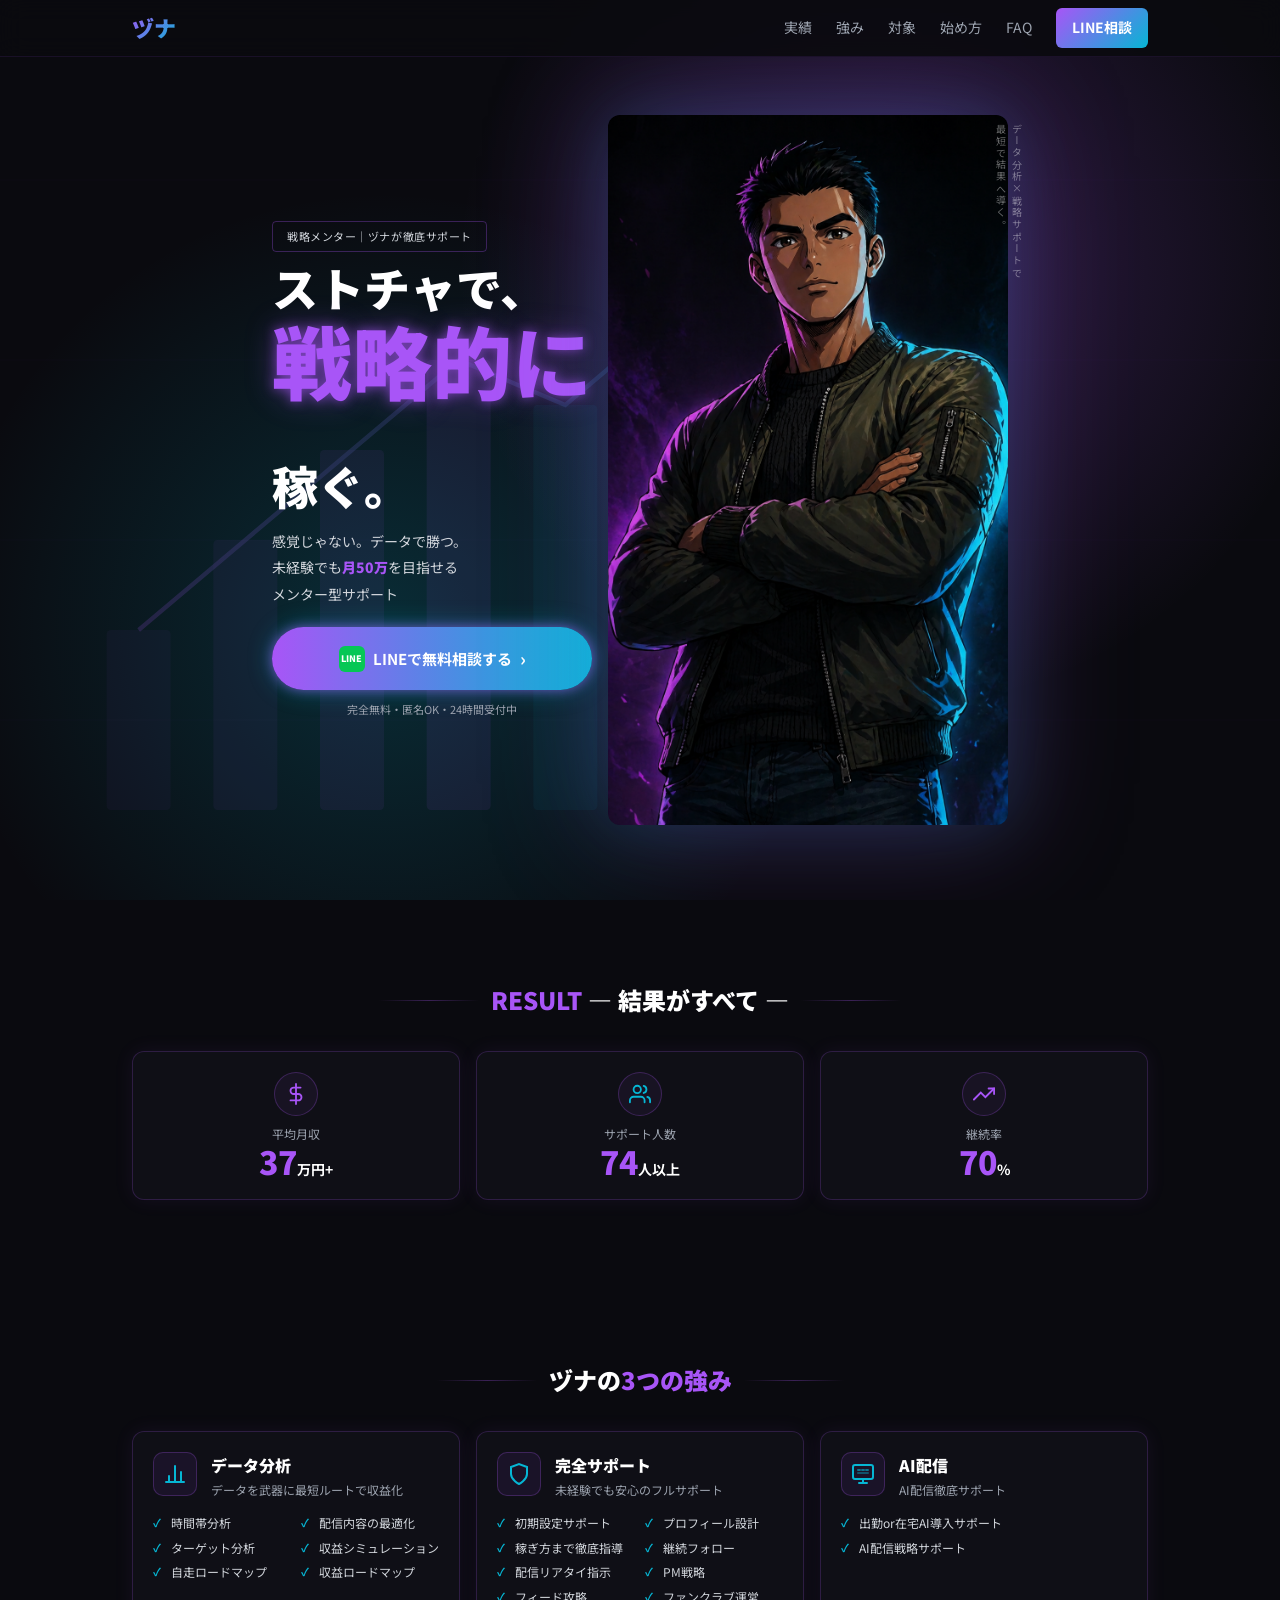
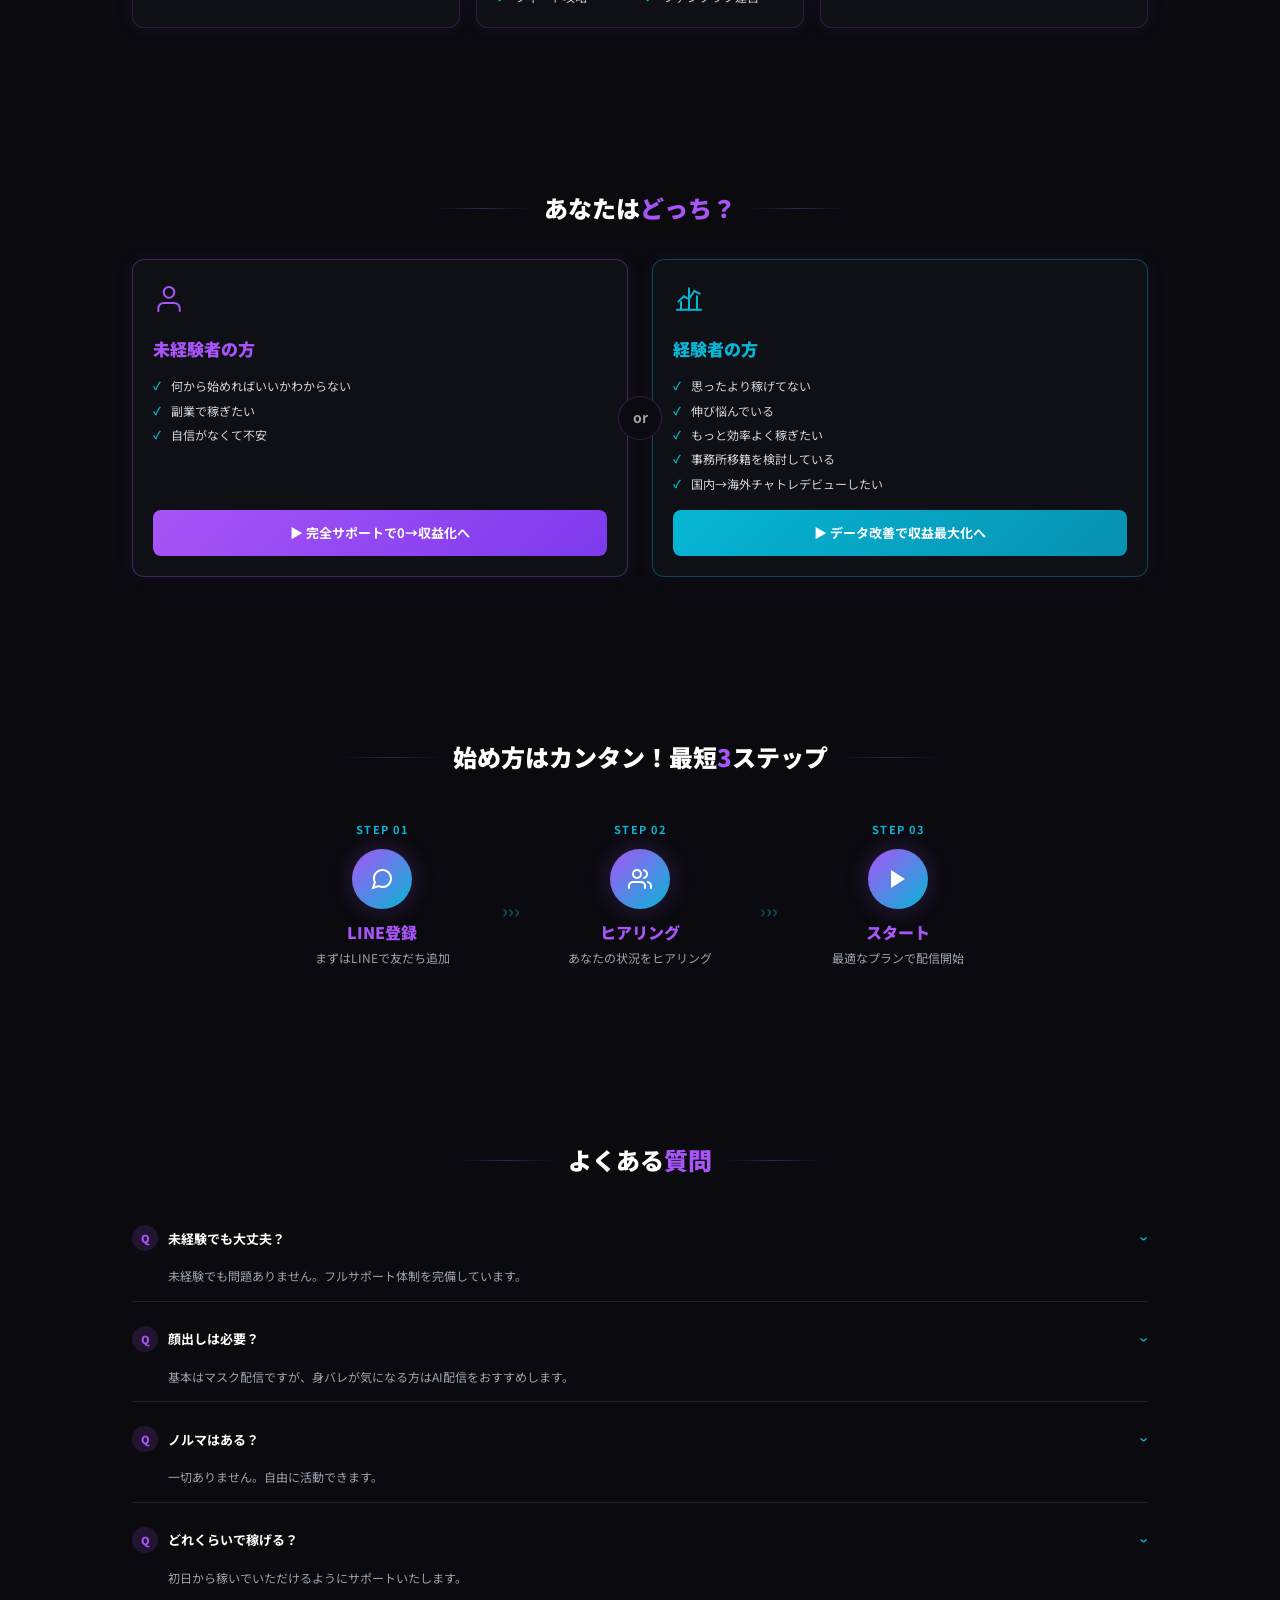
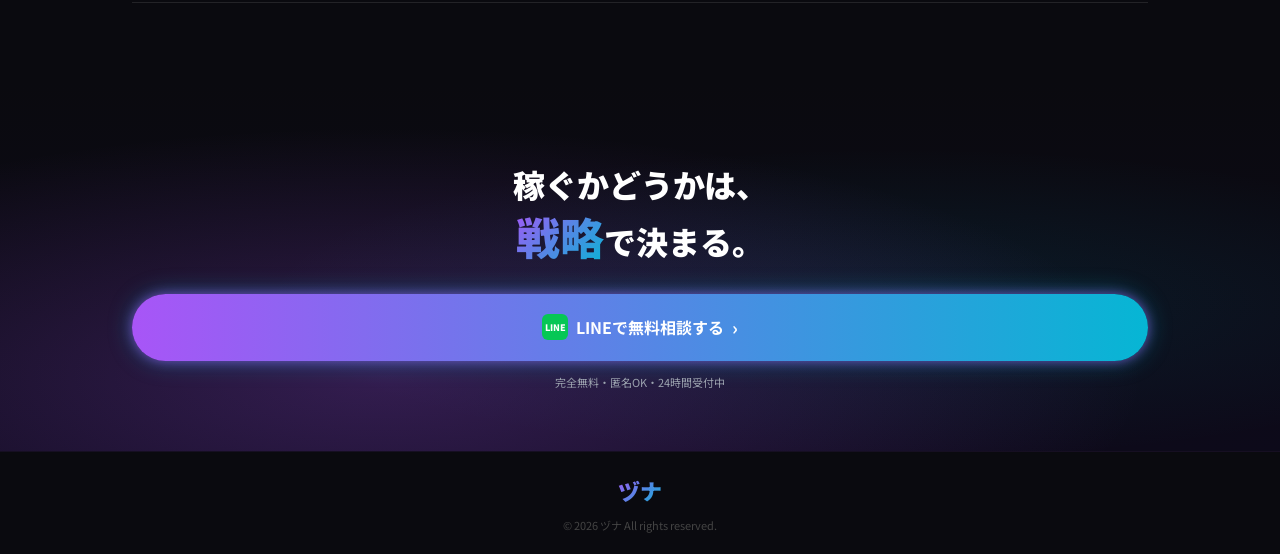
==== index.html @ ca2fe4e1 "ヅナ求人LP - 静的サイト初版" ====
<!DOCTYPE html>
<html lang="ja">
<head>
  <meta charset="UTF-8" />
  <meta name="viewport" content="width=device-width, initial-scale=1.0" />
  <title>ヅナ | ストチャで戦略的に稼ぐ</title>
  <meta name="description" content="データ分析×戦略コンサルで、Stripchatキャストの収入を最大化。未経験からでも月50万を目指せるメンター型サポート。" />
  <link rel="preconnect" href="https://fonts.googleapis.com" />
  <link rel="preconnect" href="https://fonts.gstatic.com" crossorigin />
  <link href="https://fonts.googleapis.com/css2?family=Noto+Sans+JP:wght@400;700;900&display=swap" rel="stylesheet" />
  <link rel="stylesheet" href="style.css" />
</head>
<body>

  <!-- ===== HEADER ===== -->
  <header class="header" id="header">
    <div class="container header-inner">
      <a href="#" class="logo">ヅナ</a>
      <button class="menu-toggle" id="menuToggle" aria-label="メニュー">
        <span></span><span></span><span></span>
      </button>
      <nav class="nav" id="nav">
        <a href="#result">実績</a>
        <a href="#strengths">強み</a>
        <a href="#target">対象</a>
        <a href="#steps">始め方</a>
        <a href="#faq">FAQ</a>
        <a href="https://line.me/ti/p/-_HTVkpnwn" target="_blank" rel="noopener" class="nav-cta">LINE相談</a>
      </nav>
    </div>
  </header>

  <!-- ===== 1. HERO ===== -->
  <section class="hero" id="hero">
    <div class="hero-bg-graph">
      <svg viewBox="0 0 600 400" fill="none" preserveAspectRatio="none">
        <line x1="0" y1="80" x2="600" y2="80" stroke="rgba(168,85,247,0.06)" stroke-width="0.5"/>
        <line x1="0" y1="160" x2="600" y2="160" stroke="rgba(168,85,247,0.06)" stroke-width="0.5"/>
        <line x1="0" y1="240" x2="600" y2="240" stroke="rgba(168,85,247,0.06)" stroke-width="0.5"/>
        <line x1="0" y1="320" x2="600" y2="320" stroke="rgba(168,85,247,0.06)" stroke-width="0.5"/>
        <rect x="50" y="280" width="30" height="80" fill="rgba(168,85,247,0.12)" rx="2"/>
        <rect x="100" y="240" width="30" height="120" fill="rgba(168,85,247,0.16)" rx="2"/>
        <rect x="150" y="200" width="30" height="160" fill="rgba(168,85,247,0.2)" rx="2"/>
        <rect x="200" y="160" width="30" height="200" fill="rgba(168,85,247,0.24)" rx="2"/>
        <rect x="250" y="180" width="30" height="180" fill="rgba(6,182,212,0.16)" rx="2"/>
        <rect x="300" y="140" width="30" height="220" fill="rgba(6,182,212,0.2)" rx="2"/>
        <rect x="350" y="100" width="30" height="260" fill="rgba(168,85,247,0.28)" rx="2"/>
        <rect x="400" y="120" width="30" height="240" fill="rgba(6,182,212,0.24)" rx="2"/>
        <polyline points="65,280 115,240 165,200 215,160 265,180 315,140 365,100 415,80" stroke="url(#lg)" stroke-width="2" fill="none" opacity="0.5"/>
        <defs><linearGradient id="lg" x1="0" y1="0" x2="1" y2="0"><stop offset="0%" stop-color="#a855f7"/><stop offset="100%" stop-color="#06b6d4"/></linearGradient></defs>
      </svg>
    </div>
    <div class="hero-bg-effects"></div>
    <div class="container hero-inner">
      <div class="hero-text fade-in">
        <div class="hero-badge">戦略メンター｜ヅナが徹底サポート</div>
        <h1>ストチャで、<br /><span class="hero-big">戦略的に</span><br />稼ぐ。</h1>
        <p class="hero-sub">感覚じゃない。データで勝つ。<br />未経験でも<strong>月50万</strong>を目指せる<br />メンター型サポート</p>
        <a href="https://line.me/ti/p/-_HTVkpnwn" target="_blank" rel="noopener" class="btn-cta hero-cta">
          <span class="line-icon-green">LINE</span>
          LINEで無料相談する <span class="arrow">›</span>
        </a>
        <p class="hero-note">完全無料・匿名OK・24時間受付中</p>
      </div>
      <div class="hero-image fade-in">
        <img src="duna-avatar.png" alt="ヅナ" />
        <div class="hero-vertical-text">データ分析×戦略サポートで<br />最短で結果へ導く。</div>
      </div>
    </div>
  </section>

  <!-- ===== 2. RESULT ===== -->
  <section class="section result" id="result">
    <div class="container fade-in">
      <h2 class="section-title-line">
        <span class="line-deco"></span>
        <span><span class="text-purple">RESULT</span> — 結果がすべて —</span>
        <span class="line-deco"></span>
      </h2>
      <div class="stat-grid">
        <div class="stat-card">
          <div class="stat-icon-circle">
            <svg width="22" height="22" viewBox="0 0 24 24" fill="none" stroke="#a855f7" stroke-width="2" stroke-linecap="round"><path d="M12 1v22M17 5H9.5a3.5 3.5 0 0 0 0 7h5a3.5 3.5 0 0 1 0 7H6"/></svg>
          </div>
          <div>
            <div class="stat-label">平均月収</div>
            <div class="stat-value"><span class="count" data-target="50">0</span><span class="stat-unit">万円+</span></div>
          </div>
        </div>
        <div class="stat-card">
          <div class="stat-icon-circle">
            <svg width="22" height="22" viewBox="0 0 24 24" fill="none" stroke="#06b6d4" stroke-width="2" stroke-linecap="round"><path d="M17 21v-2a4 4 0 0 0-4-4H5a4 4 0 0 0-4 4v2"/><circle cx="9" cy="7" r="4"/><path d="M23 21v-2a4 4 0 0 0-3-3.87"/><path d="M16 3.13a4 4 0 0 1 0 7.75"/></svg>
          </div>
          <div>
            <div class="stat-label">サポート人数</div>
            <div class="stat-value"><span class="count" data-target="100">0</span><span class="stat-unit">人以上</span></div>
          </div>
        </div>
        <div class="stat-card">
          <div class="stat-icon-circle">
            <svg width="22" height="22" viewBox="0 0 24 24" fill="none" stroke="#a855f7" stroke-width="2" stroke-linecap="round"><polyline points="23 6 13.5 15.5 8.5 10.5 1 18"/><polyline points="17 6 23 6 23 12"/></svg>
          </div>
          <div>
            <div class="stat-label">継続率</div>
            <div class="stat-value"><span class="count" data-target="95">0</span><span class="stat-unit">%</span></div>
          </div>
        </div>
      </div>
    </div>
  </section>

  <!-- ===== 3. STRENGTHS ===== -->
  <section class="section strengths" id="strengths">
    <div class="container fade-in">
      <h2 class="section-title-line">
        <span class="line-deco"></span>
        <span>ヅナの<span class="text-purple">3つの強み</span></span>
        <span class="line-deco"></span>
      </h2>
      <div class="strength-grid">
        <div class="strength-card">
          <div class="strength-header">
            <div class="strength-icon-box">
              <svg width="24" height="24" viewBox="0 0 24 24" fill="none" stroke="#06b6d4" stroke-width="2" stroke-linecap="round"><line x1="18" y1="20" x2="18" y2="10"/><line x1="12" y1="20" x2="12" y2="4"/><line x1="6" y1="20" x2="6" y2="14"/><line x1="3" y1="20" x2="21" y2="20"/></svg>
            </div>
            <div>
              <h3>データ分析</h3>
              <p class="strength-lead">データを武器に最短ルートで収益化</p>
            </div>
          </div>
          <ul class="check-list">
            <li>時間帯分析</li>
            <li>配信内容の最適化</li>
            <li>ターゲット分析</li>
            <li>収益シミュレーション</li>
            <li>自走ロードマップ</li>
            <li>収益ロードマップ</li>
          </ul>
        </div>
        <div class="strength-card">
          <div class="strength-header">
            <div class="strength-icon-box">
              <svg width="24" height="24" viewBox="0 0 24 24" fill="none" stroke="#06b6d4" stroke-width="2" stroke-linecap="round"><path d="M12 22s8-4 8-10V5l-8-3-8 3v7c0 6 8 10 8 10z"/></svg>
            </div>
            <div>
              <h3>完全サポート</h3>
              <p class="strength-lead">未経験でも安心のフルサポート</p>
            </div>
          </div>
          <ul class="check-list">
            <li>初期設定サポート</li>
            <li>プロフィール設計</li>
            <li>稼ぎ方まで徹底指導</li>
            <li>継続フォロー</li>
            <li>配信リアタイ指示</li>
            <li>PM戦略</li>
            <li>フィード攻略</li>
            <li>ファンクラブ運営</li>
          </ul>
        </div>
        <div class="strength-card">
          <div class="strength-header">
            <div class="strength-icon-box">
              <svg width="24" height="24" viewBox="0 0 24 24" fill="none" stroke="#06b6d4" stroke-width="2" stroke-linecap="round"><rect x="2" y="3" width="20" height="14" rx="2"/><line x1="8" y1="21" x2="16" y2="21"/><line x1="12" y1="17" x2="12" y2="21"/><path d="M7 8h2m2 0h2m2 0h2" opacity="0.6"/><path d="M7 11h10" opacity="0.4"/></svg>
            </div>
            <div>
              <h3>AI配信</h3>
              <p class="strength-lead">AI配信徹底サポート</p>
            </div>
          </div>
          <ul class="check-list check-list-single">
            <li>出勤or在宅AI導入サポート</li>
            <li>AI配信戦略サポート</li>
          </ul>
        </div>
      </div>
    </div>
  </section>

  <!-- ===== 4. TARGET ===== -->
  <section class="section target" id="target">
    <div class="container fade-in">
      <h2 class="section-title-line">
        <span class="line-deco"></span>
        <span>あなたは<span class="text-purple">どっち？</span></span>
        <span class="line-deco"></span>
      </h2>
      <div class="target-grid">
        <div class="target-card target-beginner">
          <div class="target-card-icon">
            <svg width="32" height="32" viewBox="0 0 24 24" fill="none" stroke="#a855f7" stroke-width="1.5" stroke-linecap="round"><path d="M20 21v-2a4 4 0 0 0-4-4H8a4 4 0 0 0-4 4v2"/><circle cx="12" cy="7" r="4"/></svg>
          </div>
          <h3>未経験者の方</h3>
          <ul class="check-list check-list-single">
            <li>何から始めればいいかわからない</li>
            <li>副業で稼ぎたい</li>
            <li>自信がなくて不安</li>
          </ul>
          <a href="https://line.me/ti/p/-_HTVkpnwn" target="_blank" rel="noopener" class="btn-target btn-target-purple">▶ 完全サポートで0→収益化へ</a>
        </div>
        <div class="target-or-circle">or</div>
        <div class="target-card target-experienced">
          <div class="target-card-icon">
            <svg width="32" height="32" viewBox="0 0 24 24" fill="none" stroke="#06b6d4" stroke-width="1.5" stroke-linecap="round"><line x1="18" y1="20" x2="18" y2="10"/><line x1="12" y1="20" x2="12" y2="4"/><line x1="6" y1="20" x2="6" y2="14"/><line x1="3" y1="20" x2="21" y2="20"/><polyline points="4 14 8 10 12 12 16 6 20 8" stroke-width="1.5"/></svg>
          </div>
          <h3>経験者の方</h3>
          <ul class="check-list check-list-single">
            <li>思ったより稼げてない</li>
            <li>伸び悩んでいる</li>
            <li>もっと効率よく稼ぎたい</li>
            <li>事務所移籍を検討している</li>
            <li>国内→海外チャトレデビューしたい</li>
          </ul>
          <a href="https://line.me/ti/p/-_HTVkpnwn" target="_blank" rel="noopener" class="btn-target btn-target-cyan">▶ データ改善で収益最大化へ</a>
        </div>
      </div>
    </div>
  </section>

  <!-- ===== 5. STEPS ===== -->
  <section class="section steps" id="steps">
    <div class="container fade-in">
      <h2 class="section-title-line">
        <span class="line-deco"></span>
        <span>始め方はカンタン！最短<span class="text-purple">3</span>ステップ</span>
        <span class="line-deco"></span>
      </h2>
      <div class="step-grid">
        <div class="step-item">
          <div class="step-label">STEP 01</div>
          <div class="step-circle">
            <svg width="24" height="24" viewBox="0 0 24 24" fill="none" stroke="#fff" stroke-width="2" stroke-linecap="round"><path d="M21 11.5a8.38 8.38 0 0 1-.9 3.8 8.5 8.5 0 0 1-7.6 4.7 8.38 8.38 0 0 1-3.8-.9L3 21l1.9-5.7a8.38 8.38 0 0 1-.9-3.8 8.5 8.5 0 0 1 4.7-7.6 8.38 8.38 0 0 1 3.8-.9h.5a8.48 8.48 0 0 1 8 8v.5z"/></svg>
          </div>
          <h3>LINE登録</h3>
          <p>まずはLINEで友だち追加</p>
        </div>
        <div class="step-arrow-wrap"><span class="step-arrows">›››</span></div>
        <div class="step-item">
          <div class="step-label">STEP 02</div>
          <div class="step-circle">
            <svg width="24" height="24" viewBox="0 0 24 24" fill="none" stroke="#fff" stroke-width="2" stroke-linecap="round"><path d="M17 21v-2a4 4 0 0 0-4-4H5a4 4 0 0 0-4 4v2"/><circle cx="9" cy="7" r="4"/><path d="M23 21v-2a4 4 0 0 0-3-3.87"/><path d="M16 3.13a4 4 0 0 1 0 7.75"/></svg>
          </div>
          <h3>ヒアリング</h3>
          <p>あなたの状況をヒアリング</p>
        </div>
        <div class="step-arrow-wrap"><span class="step-arrows">›››</span></div>
        <div class="step-item">
          <div class="step-label">STEP 03</div>
          <div class="step-circle">
            <svg width="24" height="24" viewBox="0 0 24 24" fill="#fff" stroke="none"><polygon points="5,3 19,12 5,21"/></svg>
          </div>
          <h3>スタート</h3>
          <p>最適なプランで配信開始</p>
        </div>
      </div>
    </div>
  </section>

  <!-- ===== 6. FAQ ===== -->
  <section class="section faq" id="faq">
    <div class="container fade-in">
      <h2 class="section-title-line">
        <span class="line-deco"></span>
        <span>よくある<span class="text-purple">質問</span></span>
        <span class="line-deco"></span>
      </h2>
      <div class="faq-list">
        <div class="faq-item open">
          <button class="faq-q"><span class="faq-badge">Q</span><span class="faq-text">未経験でも大丈夫？</span><span class="faq-toggle">›</span></button>
          <div class="faq-a"><p>未経験でも問題ありません。フルサポート体制を完備しています。</p></div>
        </div>
        <div class="faq-item open">
          <button class="faq-q"><span class="faq-badge">Q</span><span class="faq-text">顔出しは必要？</span><span class="faq-toggle">›</span></button>
          <div class="faq-a"><p>基本はマスク配信ですが、身バレが気になる方はAI配信をおすすめします。</p></div>
        </div>
        <div class="faq-item open">
          <button class="faq-q"><span class="faq-badge">Q</span><span class="faq-text">ノルマはある？</span><span class="faq-toggle">›</span></button>
          <div class="faq-a"><p>一切ありません。自由に活動できます。</p></div>
        </div>
        <div class="faq-item open">
          <button class="faq-q"><span class="faq-badge">Q</span><span class="faq-text">どれくらいで稼げる？</span><span class="faq-toggle">›</span></button>
          <div class="faq-a"><p>初日から稼いでいただけるようにサポートいたします。</p></div>
        </div>
      </div>
    </div>
  </section>

  <!-- ===== 7. FINAL CTA ===== -->
  <section class="final-cta" id="final-cta">
    <div class="final-cta-bg"></div>
    <div class="container fade-in final-cta-inner">
      <h2 class="final-heading">稼ぐかどうかは、<br /><span class="final-bold">戦略</span>で決まる。</h2>
      <a href="https://line.me/ti/p/-_HTVkpnwn" target="_blank" rel="noopener" class="btn-cta btn-cta-large">
        <span class="line-icon-green">LINE</span>
        LINEで無料相談する <span class="arrow">›</span>
      </a>
      <p class="final-note">完全無料・匿名OK・24時間受付中</p>
    </div>
  </section>

  <!-- ===== FOOTER ===== -->
  <footer class="footer">
    <div class="container footer-inner">
      <div class="logo">ヅナ</div>
      <p>&copy; 2026 ヅナ All rights reserved.</p>
    </div>
  </footer>

  <!-- ===== STICKY CTA (Mobile) ===== -->
  <div class="sticky-cta" id="stickyCta">
    <a href="https://line.me/ti/p/-_HTVkpnwn" target="_blank" rel="noopener" class="btn-cta sticky-btn">
      <span class="line-icon-green">LINE</span>
      LINEで無料相談する <span class="arrow">›</span>
    </a>
  </div>

  <script src="script.js"></script>
</body>
</html>
---- style.css ----
/* ===========================
   GLOBAL
   =========================== */
*, *::before, *::after { margin: 0; padding: 0; box-sizing: border-box; }

body {
  background: #0a0a0f;
  color: #fff;
  font-family: 'Noto Sans JP', sans-serif;
  margin: 0;
  line-height: 1.7;
  overflow-x: hidden;
  -webkit-font-smoothing: antialiased;
}

.container {
  max-width: 420px;
  margin: 0 auto;
  padding: 0 20px;
}

img { max-width: 100%; height: auto; display: block; }
a { text-decoration: none; color: inherit; }
ul { list-style: none; }

html { scroll-behavior: smooth; scroll-padding-top: 60px; }

/* ===========================
   UTILITIES
   =========================== */
.text-purple { color: #a855f7; }

.gradient-text {
  background: linear-gradient(135deg, #a855f7, #06b6d4);
  -webkit-background-clip: text;
  -webkit-text-fill-color: transparent;
  background-clip: text;
}

/* ===========================
   HEADER
   =========================== */
.header {
  position: fixed;
  top: 0; left: 0; right: 0;
  z-index: 100;
  background: rgba(10, 10, 15, 0.9);
  backdrop-filter: blur(12px);
  border-bottom: 1px solid rgba(168, 85, 247, 0.1);
}

.header-inner {
  display: flex;
  align-items: center;
  justify-content: space-between;
  height: 56px;
  max-width: 420px;
  margin: 0 auto;
  padding: 0 20px;
}

.logo {
  font-size: 22px;
  font-weight: 900;
  background: linear-gradient(135deg, #a855f7, #06b6d4);
  -webkit-background-clip: text;
  -webkit-text-fill-color: transparent;
  background-clip: text;
}

.menu-toggle {
  display: flex;
  flex-direction: column;
  gap: 5px;
  background: none;
  border: none;
  cursor: pointer;
  padding: 4px;
}

.menu-toggle span {
  width: 22px; height: 2px;
  background: #fff; border-radius: 2px;
  transition: 0.3s;
}

.menu-toggle.active span:nth-child(1) { transform: rotate(45deg) translate(5px, 5px); }
.menu-toggle.active span:nth-child(2) { opacity: 0; }
.menu-toggle.active span:nth-child(3) { transform: rotate(-45deg) translate(5px, -5px); }

.nav {
  display: none;
  position: absolute;
  top: 56px; left: 0; right: 0;
  background: rgba(10, 10, 15, 0.97);
  backdrop-filter: blur(12px);
  border-bottom: 1px solid rgba(168, 85, 247, 0.25);
  padding: 16px 20px;
  flex-direction: column;
  gap: 12px;
}

.nav.open { display: flex; }

.nav a {
  font-size: 14px;
  color: #9ca3af;
  transition: color 0.3s;
}

.nav a:hover { color: #a855f7; }

.nav-cta {
  display: inline-block;
  padding: 8px 16px;
  background: linear-gradient(135deg, #a855f7, #06b6d4);
  color: #fff !important;
  border-radius: 6px;
  font-weight: 700;
  font-size: 13px;
  text-align: center;
}

/* ===========================
   HERO
   =========================== */
.hero {
  position: relative;
  padding: 100px 0 80px;
  overflow: hidden;
  min-height: 100dvh;
  display: flex;
  align-items: center;
}

.hero::before {
  content: "";
  position: absolute;
  inset: 0;
  background:
    radial-gradient(circle at 70% 30%, rgba(168, 85, 247, 0.25), transparent 40%),
    radial-gradient(circle at 30% 70%, rgba(6, 182, 212, 0.2), transparent 40%);
  pointer-events: none;
}

.hero-bg-graph {
  position: absolute;
  inset: 0;
  opacity: 0.35;
  pointer-events: none;
}

.hero-bg-graph svg {
  width: 100%;
  height: 100%;
}

.hero-inner {
  position: relative;
  z-index: 2;
  display: flex;
  flex-direction: column;
  align-items: center;
  gap: 16px;
}

.hero-badge {
  display: inline-block;
  padding: 5px 14px;
  border: 1px solid rgba(168, 85, 247, 0.3);
  border-radius: 4px;
  font-size: 11px;
  color: #d1d5db;
  letter-spacing: 0.05em;
  margin-bottom: 8px;
}

.hero-text h1 {
  font-size: 32px;
  font-weight: 900;
  line-height: 1.2;
  margin-bottom: 14px;
}

.hero-big {
  font-size: 64px;
  font-weight: 900;
  color: #a855f7;
  text-shadow:
    0 0 12px rgba(168, 85, 247, 0.6),
    0 0 30px rgba(168, 85, 247, 0.4);
  display: block;
  line-height: 1.1;
}

.hero-sub {
  font-size: 14px;
  color: #d1d5db;
  line-height: 1.9;
  margin-bottom: 20px;
}

.hero-sub strong {
  color: #a855f7;
  font-weight: 900;
}

.hero-note {
  font-size: 11px;
  color: #9ca3af;
  margin-top: 10px;
  text-align: center;
}

.hero-image {
  position: relative;
  max-width: 260px;
  order: -1;
}

.hero-image img {
  border-radius: 12px;
  filter:
    drop-shadow(0 0 60px rgba(168, 85, 247, 0.25))
    drop-shadow(0 0 30px rgba(6, 182, 212, 0.15));
}

.hero-vertical-text {
  position: absolute;
  top: 8px;
  right: -16px;
  writing-mode: vertical-rl;
  font-size: 10px;
  color: rgba(255, 255, 255, 0.4);
  letter-spacing: 0.2em;
  line-height: 1.6;
}

/* ===========================
   CTA BUTTONS
   =========================== */
.btn-cta {
  display: flex;
  align-items: center;
  justify-content: center;
  gap: 8px;
  margin-top: 20px;
  padding: 16px;
  border-radius: 999px;
  background: linear-gradient(90deg, #a855f7, #06b6d4);
  text-align: center;
  color: #fff;
  font-size: 15px;
  font-weight: bold;
  border: none;
  cursor: pointer;
  box-shadow:
    0 0 12px rgba(168, 85, 247, 0.6),
    0 0 24px rgba(6, 182, 212, 0.4);
  transition: 0.3s;
}

.btn-cta:hover {
  transform: translateY(-2px);
  box-shadow:
    0 0 20px rgba(168, 85, 247, 0.7),
    0 0 40px rgba(6, 182, 212, 0.5);
}

.hero-cta {
  width: 100%;
  margin-top: 20px;
}

.btn-cta-large {
  font-size: 16px;
  padding: 18px 36px;
}

.line-icon-green {
  display: inline-flex;
  align-items: center;
  justify-content: center;
  width: 26px; height: 26px;
  background: #06C755;
  border-radius: 6px;
  font-size: 9px;
  font-weight: 900;
  color: white;
  flex-shrink: 0;
}

.arrow { font-size: 18px; }

/* Target buttons */
.btn-target {
  display: block;
  padding: 12px 16px;
  border-radius: 8px;
  font-size: 13px;
  font-weight: 700;
  text-align: center;
  transition: 0.3s;
  margin-top: auto;
}

.btn-target-purple {
  background: linear-gradient(135deg, #a855f7, #7c3aed);
  color: #fff;
}

.btn-target-cyan {
  background: linear-gradient(135deg, #06b6d4, #0891b2);
  color: #fff;
}

.btn-target:hover { transform: translateY(-2px); }

/* ===========================
   SECTIONS
   =========================== */
.section {
  padding: 80px 0;
}

.section-title-line {
  text-align: center;
  margin-bottom: 30px;
  display: flex;
  align-items: center;
  justify-content: center;
  gap: 12px;
  font-size: 20px;
  font-weight: 900;
}

.line-deco {
  flex: 1;
  max-width: 60px;
  height: 1px;
  background: linear-gradient(90deg, transparent, rgba(168, 85, 247, 0.3), transparent);
}

/* ===========================
   CARDS (共通)
   =========================== */
.stat-card,
.strength-card,
.target-card {
  background: rgba(17, 17, 24, 0.85);
  backdrop-filter: blur(12px);
  border-radius: 12px;
  padding: 20px;
  border: 1px solid rgba(168, 85, 247, 0.2);
  box-shadow: 0 0 20px rgba(168, 85, 247, 0.08);
}

/* ===========================
   RESULT
   =========================== */
.stat-grid {
  display: flex;
  flex-direction: column;
  gap: 16px;
}

.stat-card {
  display: flex;
  align-items: center;
  gap: 14px;
}

.stat-icon-circle {
  width: 44px; height: 44px;
  border-radius: 50%;
  border: 1px solid rgba(168, 85, 247, 0.25);
  display: flex;
  align-items: center;
  justify-content: center;
  font-size: 18px;
  flex-shrink: 0;
  background: rgba(168, 85, 247, 0.06);
}

.stat-label {
  font-size: 12px;
  color: #9ca3af;
}

.stat-value {
  font-size: 32px;
  font-weight: 900;
  color: #a855f7;
  line-height: 1.1;
}

.stat-unit {
  font-size: 14px;
  font-weight: 700;
  color: #fff;
}

.stat-unit sup {
  font-size: 9px;
  color: #9ca3af;
  margin-left: 4px;
}

.stat-disclaimer {
  margin-top: 14px;
  font-size: 10px;
  color: #444;
  text-align: center;
  line-height: 1.6;
}

/* ===========================
   STRENGTHS
   =========================== */
.strength-grid {
  display: flex;
  flex-direction: column;
  gap: 16px;
}

.strength-header {
  display: flex;
  gap: 14px;
  align-items: flex-start;
  margin-bottom: 14px;
}

.strength-icon-box {
  font-size: 24px;
  flex-shrink: 0;
  width: 44px; height: 44px;
  display: flex;
  align-items: center;
  justify-content: center;
  background: rgba(168, 85, 247, 0.08);
  border: 1px solid rgba(168, 85, 247, 0.25);
  border-radius: 10px;
}

.strength-card h3 {
  font-size: 16px;
  font-weight: 900;
  margin-bottom: 2px;
}

.strength-lead {
  font-size: 12px;
  color: #9ca3af;
  line-height: 1.5;
}

.check-list {
  display: grid;
  grid-template-columns: 1fr 1fr;
  gap: 4px 10px;
}

.check-list-single {
  grid-template-columns: 1fr;
}

.check-list li {
  font-size: 12px;
  color: #d1d5db;
  padding-left: 18px;
  position: relative;
}

.check-list li::before {
  content: '✓';
  position: absolute;
  left: 0;
  color: #06b6d4;
  font-weight: 700;
  font-size: 11px;
}

/* ===========================
   TARGET
   =========================== */
.target-grid {
  display: flex;
  flex-direction: column;
  align-items: center;
  gap: 0;
}

.target-card {
  width: 100%;
  display: flex;
  flex-direction: column;
}

.target-beginner { border-color: rgba(168, 85, 247, 0.35); }
.target-experienced { border-color: rgba(6, 182, 212, 0.35); }

.target-card-icon { font-size: 28px; margin-bottom: 8px; }

.target-card h3 {
  font-size: 17px;
  font-weight: 900;
  margin-bottom: 12px;
}

.target-beginner h3 { color: #a855f7; }
.target-experienced h3 { color: #06b6d4; }

.target-card .check-list-single { margin-bottom: 16px; }

.target-or-circle {
  width: 44px; height: 44px;
  display: flex;
  align-items: center;
  justify-content: center;
  border-radius: 50%;
  border: 1px solid rgba(168, 85, 247, 0.25);
  background: #0a0a0f;
  font-size: 14px;
  font-weight: 700;
  color: #9ca3af;
  margin: -10px auto;
  position: relative;
  z-index: 2;
}

/* ===========================
   STEPS
   =========================== */
.step-grid {
  display: flex;
  flex-direction: column;
  align-items: center;
  gap: 20px;
}

.step-item {
  text-align: center;
  width: 100%;
  padding: 12px;
}

.step-label {
  font-size: 11px;
  color: #06b6d4;
  font-weight: 700;
  letter-spacing: 0.12em;
  margin-bottom: 10px;
}

.step-circle {
  width: 60px; height: 60px;
  border-radius: 50%;
  background: linear-gradient(135deg, #a855f7, #06b6d4);
  display: flex;
  align-items: center;
  justify-content: center;
  margin: 0 auto 10px;
  box-shadow: 0 0 24px rgba(168, 85, 247, 0.25);
  font-size: 16px;
  font-weight: 900;
  color: #fff;
}

.step-item h3 {
  font-size: 16px;
  font-weight: 900;
  color: #a855f7;
  margin-bottom: 2px;
}

.step-item p {
  font-size: 12px;
  color: #9ca3af;
}

.step-arrow-wrap {
  display: flex;
  align-items: center;
  justify-content: center;
}

.step-arrows {
  color: #06b6d4;
  font-size: 18px;
  font-weight: 700;
  opacity: 0.4;
  transform: rotate(90deg);
  display: block;
}

/* ===========================
   FAQ
   =========================== */
.faq-list {
  display: flex;
  flex-direction: column;
  gap: 10px;
}

.faq-item {
  border-bottom: 1px solid rgba(255, 255, 255, 0.1);
  overflow: hidden;
}

.faq-q {
  width: 100%;
  display: flex;
  align-items: center;
  gap: 10px;
  padding: 14px 0;
  background: none;
  border: none;
  color: #fff;
  font-size: 13px;
  font-weight: 700;
  font-family: inherit;
  cursor: pointer;
  text-align: left;
}

.faq-badge {
  display: inline-flex;
  align-items: center;
  justify-content: center;
  width: 26px; height: 26px;
  border-radius: 50%;
  background: rgba(168, 85, 247, 0.15);
  color: #a855f7;
  font-size: 11px;
  font-weight: 900;
  flex-shrink: 0;
}

.faq-text { flex: 1; }

.faq-toggle {
  color: #06b6d4;
  font-size: 16px;
  transition: transform 0.3s;
  flex-shrink: 0;
}

.faq-item.open .faq-toggle {
  transform: rotate(90deg);
}

.faq-a {
  display: none;
  padding: 0 0 14px 36px;
}

.faq-item.open .faq-a {
  display: block;
}

.faq-a p {
  font-size: 12px;
  color: #9ca3af;
  line-height: 1.8;
}

/* ===========================
   FINAL CTA
   =========================== */
.final-cta {
  position: relative;
  padding: 80px 0 60px;
  text-align: center;
  overflow: hidden;
}

.final-cta-bg {
  position: absolute;
  inset: 0;
  background:
    radial-gradient(ellipse at 30% 80%, rgba(168, 85, 247, 0.25) 0%, transparent 60%),
    radial-gradient(ellipse at 70% 60%, rgba(6, 182, 212, 0.1) 0%, transparent 50%),
    linear-gradient(180deg, #0a0a0f 0%, #0d0a1a 100%);
  pointer-events: none;
}

.final-cta-inner {
  position: relative;
}

.final-heading {
  font-size: 26px;
  font-weight: 900;
  line-height: 1.35;
  margin-bottom: 28px;
}

.final-bold {
  font-size: 36px;
  background: linear-gradient(135deg, #a855f7, #06b6d4);
  -webkit-background-clip: text;
  -webkit-text-fill-color: transparent;
  background-clip: text;
}

.final-note {
  font-size: 11px;
  color: #9ca3af;
  margin-top: 12px;
}

/* ===========================
   FOOTER
   =========================== */
.footer {
  padding: 20px 0;
  border-top: 1px solid rgba(168, 85, 247, 0.08);
  text-align: center;
}

.footer-inner {
  display: flex;
  flex-direction: column;
  align-items: center;
  gap: 6px;
  max-width: 420px;
  margin: 0 auto;
  padding: 0 20px;
}

.footer p {
  font-size: 11px;
  color: #444;
}

/* ===========================
   STICKY CTA
   =========================== */
.sticky-cta {
  position: fixed;
  bottom: 0;
  left: 0;
  right: 0;
  z-index: 90;
  background: rgba(10, 10, 15, 0.94);
  backdrop-filter: blur(12px);
  border-top: 1px solid rgba(168, 85, 247, 0.25);
  padding: 10px 16px;
  padding-bottom: calc(10px + env(safe-area-inset-bottom));
  transform: translateY(100%);
  transition: transform 0.3s;
}

.sticky-cta.visible {
  transform: translateY(0);
}

.sticky-btn {
  width: 100%;
  font-size: 14px;
  padding: 13px;
  margin-top: 0;
}

/* ===========================
   FADE-IN ANIMATION
   =========================== */
.fade-in {
  opacity: 0;
  transform: translateY(20px);
  transition: 0.6s;
}

.fade-in.visible {
  opacity: 1;
  transform: translateY(0);
}

/* ===========================
   PC (768px+)
   =========================== */
@media (min-width: 768px) {
  .container { max-width: 960px; padding: 0 32px; }
  .header-inner { max-width: 960px; }
  .footer-inner { max-width: 960px; }

  .menu-toggle { display: none; }
  .nav {
    display: flex; position: static; background: none; backdrop-filter: none;
    border: none; padding: 0; flex-direction: row; align-items: center; gap: 24px;
  }

  .hero { padding: 100px 0 60px; }
  .hero-inner { flex-direction: row; justify-content: space-between; align-items: center; }
  .hero-text { flex: 1; max-width: 480px; }
  .hero-text h1 { font-size: 40px; }
  .hero-big { font-size: 72px; }
  .hero-image { order: 1; max-width: 340px; }

  .stat-grid { flex-direction: row; }
  .stat-card { flex: 1; flex-direction: column; text-align: center; gap: 8px; }

  .strength-grid { flex-direction: row; }
  .strength-card { flex: 1; }

  .target-grid { flex-direction: row; align-items: stretch; }
  .target-card { flex: 1; }
  .target-or-circle { margin: 0 -10px; align-self: center; }

  .step-grid { flex-direction: row; justify-content: center; align-items: flex-start; }
  .step-arrows { transform: none; }
  .step-arrow-wrap { align-self: center; margin-top: 32px; }
  .step-item { flex: 1; max-width: 200px; }

  .final-heading { font-size: 32px; }
  .final-bold { font-size: 44px; }

  .section-title-line { font-size: 24px; }
  .line-deco { max-width: 100px; }

  .sticky-cta { display: none; }
}

@media (min-width: 1024px) {
  .container { max-width: 1080px; }
  .header-inner { max-width: 1080px; }
  .footer-inner { max-width: 1080px; }
  .hero-text h1 { font-size: 46px; }
  .hero-big { font-size: 80px; }
  .hero-image { max-width: 400px; }
}
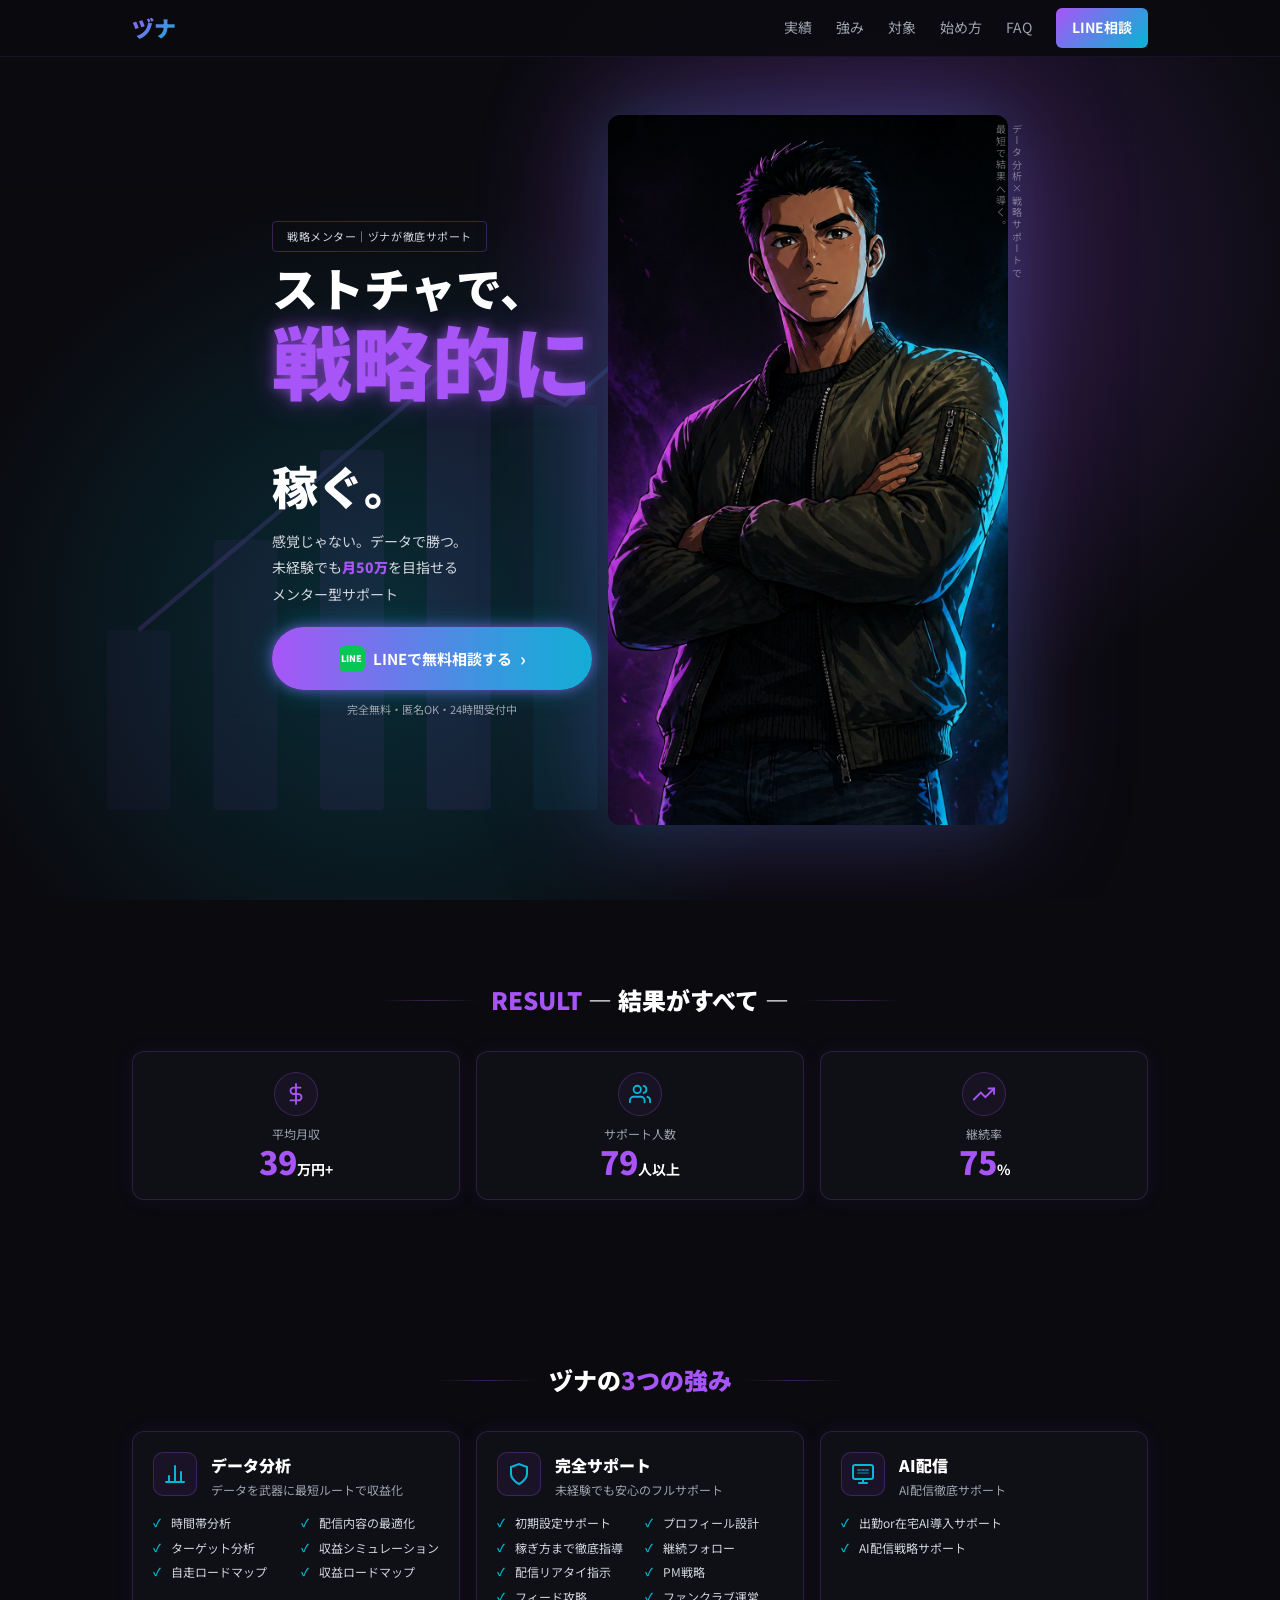
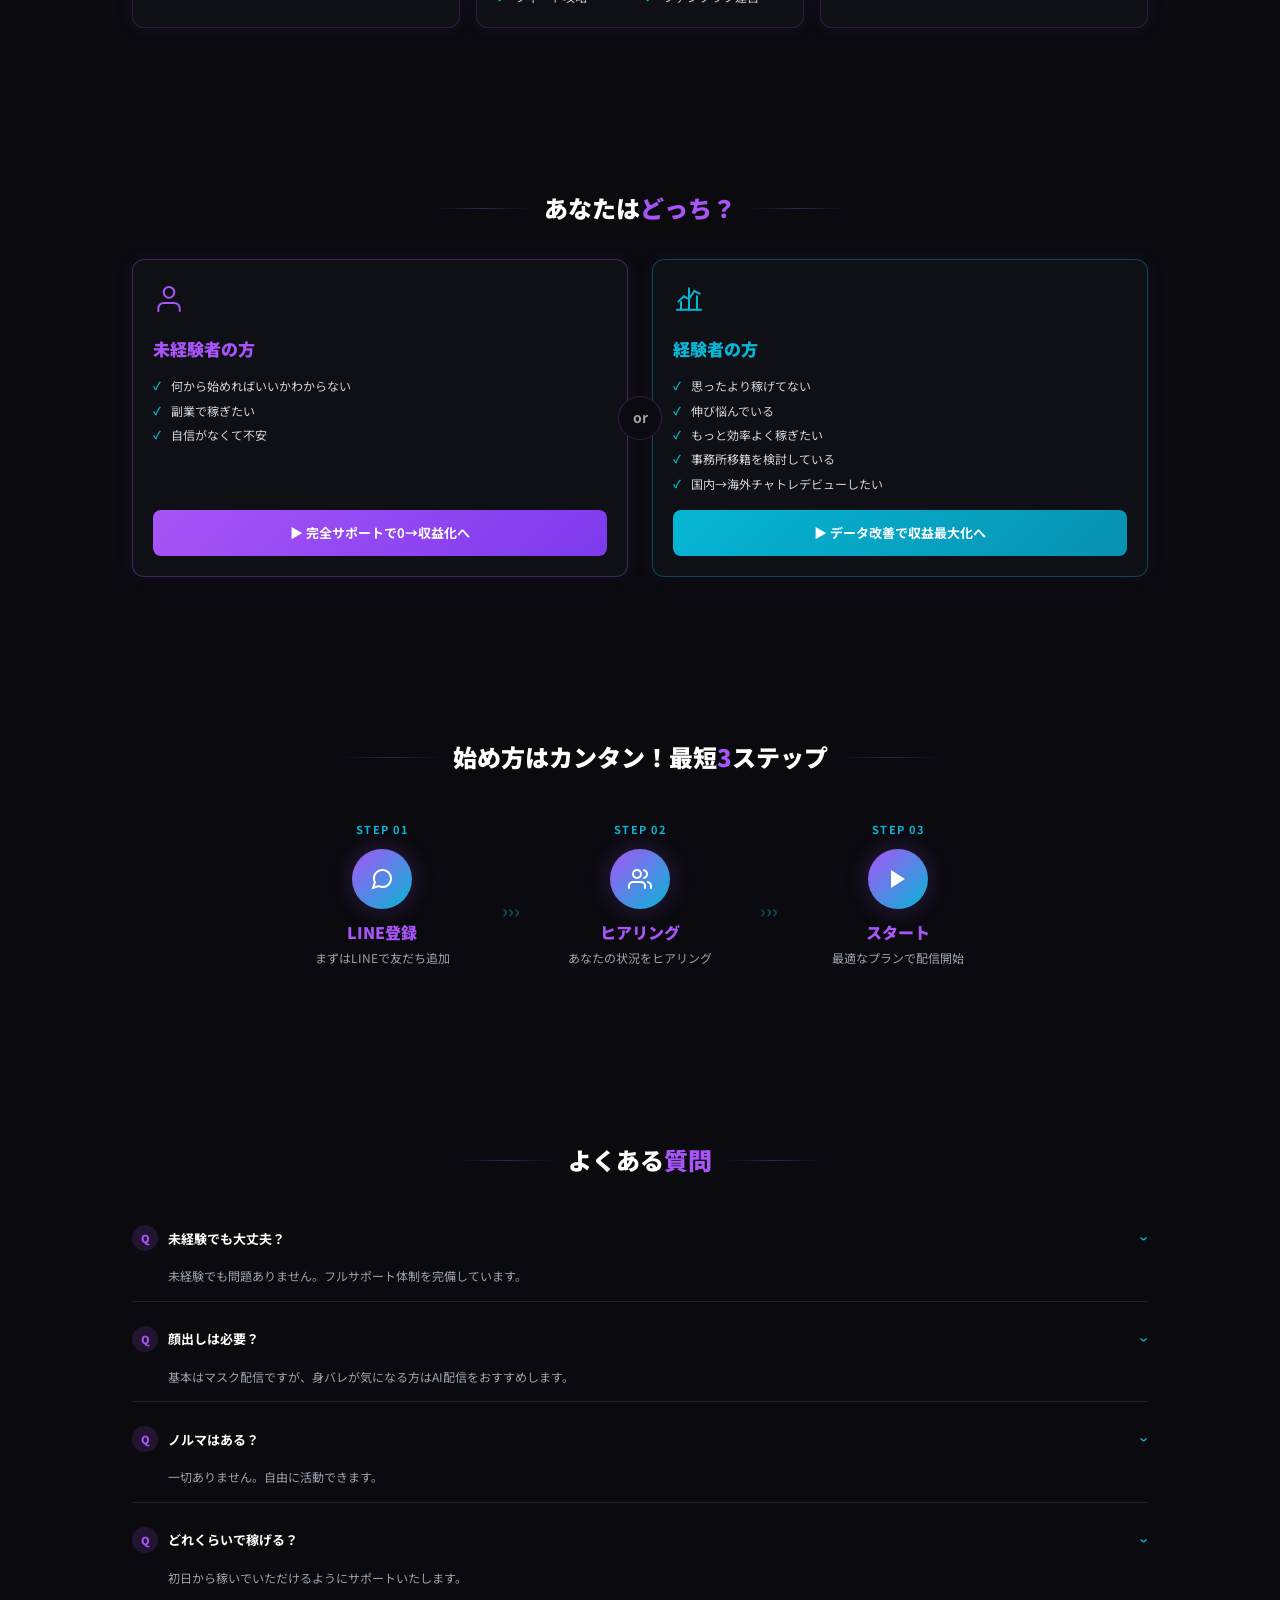
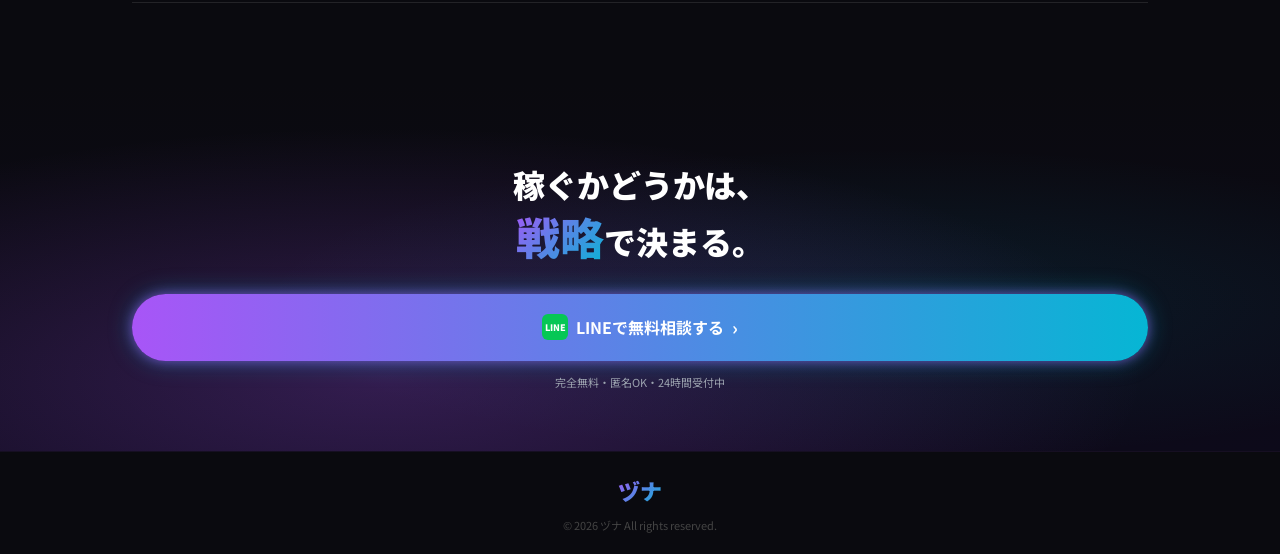
==== commit edad8ff7: "ヅナアバターのファビコン追加" ====
--- a/index.html
+++ b/index.html
@@ -5,6 +5,10 @@
   <meta name="viewport" content="width=device-width, initial-scale=1.0" />
   <title>ヅナ | ストチャで戦略的に稼ぐ</title>
   <meta name="description" content="データ分析×戦略コンサルで、Stripchatキャストの収入を最大化。未経験からでも月50万を目指せるメンター型サポート。" />
+  <link rel="icon" href="favicon.ico" sizes="any" />
+  <link rel="icon" type="image/png" sizes="32x32" href="favicon-32.png" />
+  <link rel="icon" type="image/png" sizes="16x16" href="favicon-16.png" />
+  <link rel="apple-touch-icon" href="apple-touch-icon.png" />
   <link rel="preconnect" href="https://fonts.googleapis.com" />
   <link rel="preconnect" href="https://fonts.gstatic.com" crossorigin />
   <link href="https://fonts.googleapis.com/css2?family=Noto+Sans+JP:wght@400;700;900&display=swap" rel="stylesheet" />
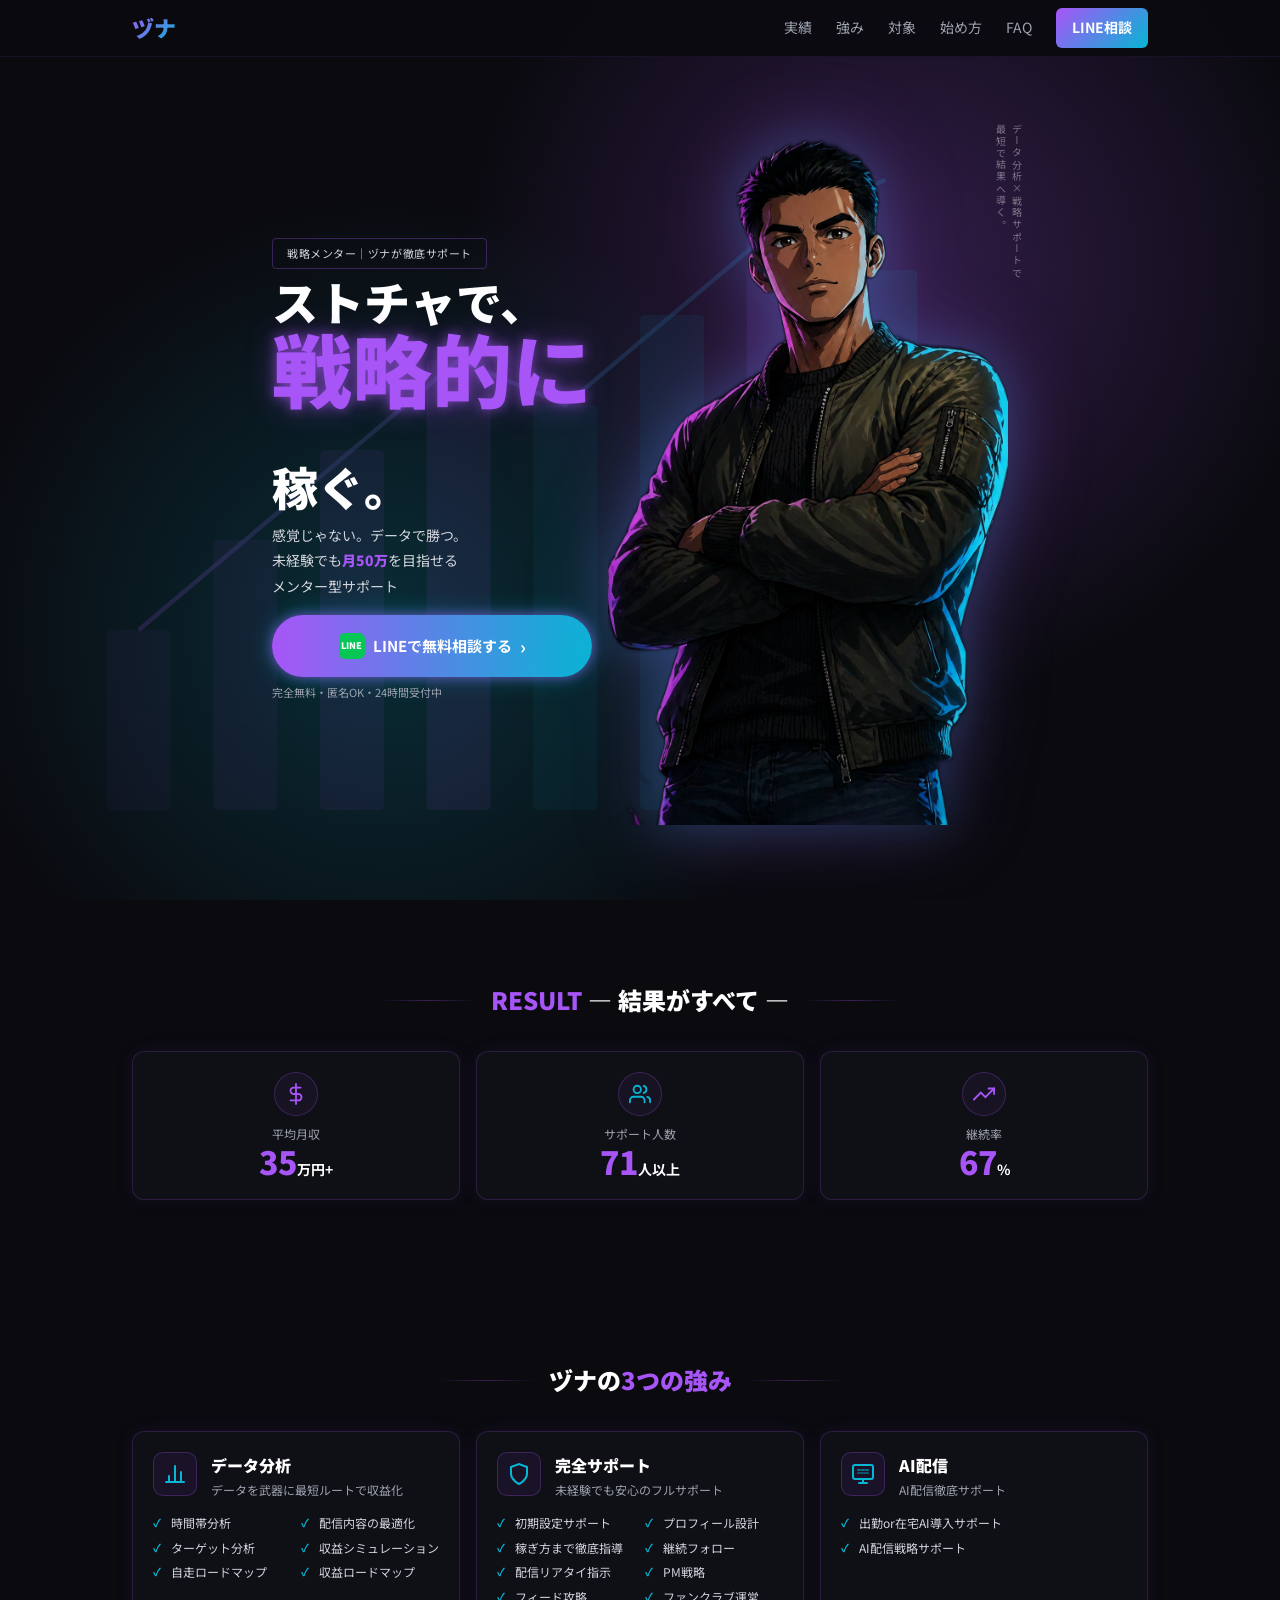
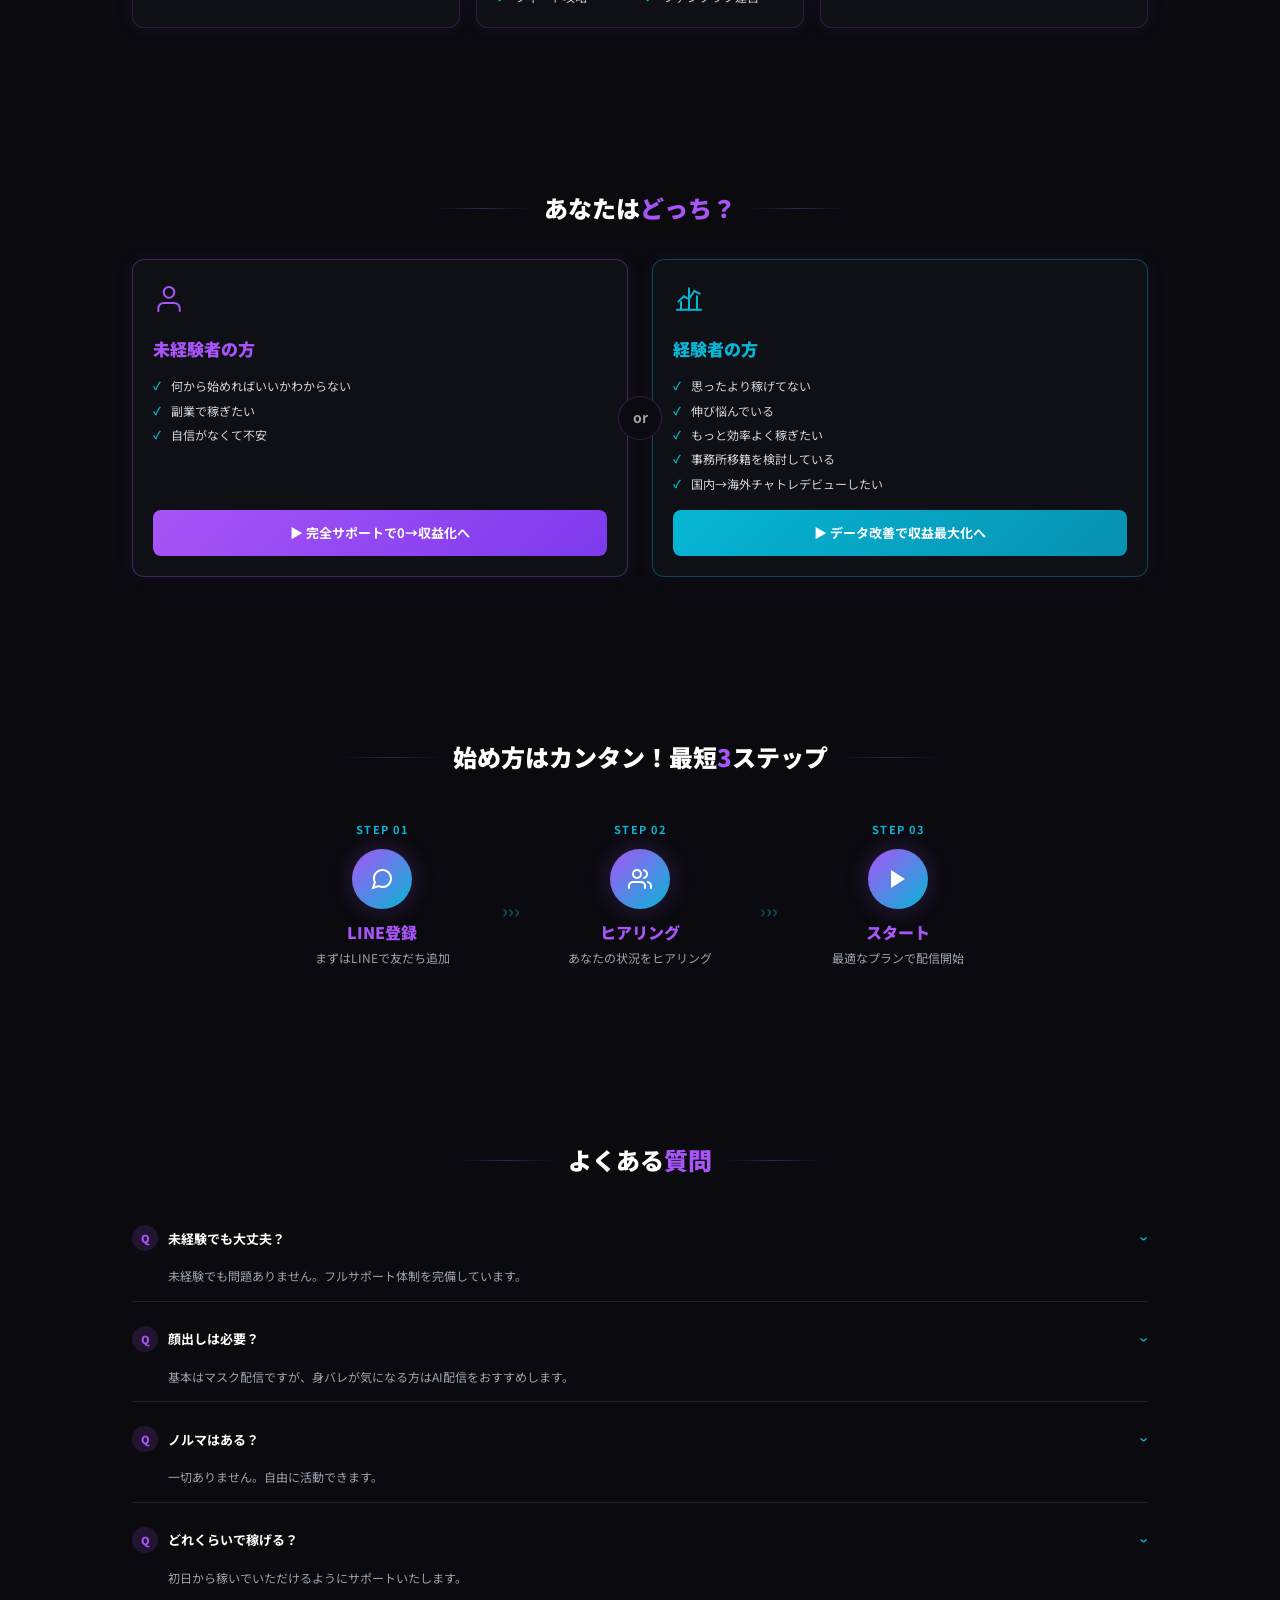
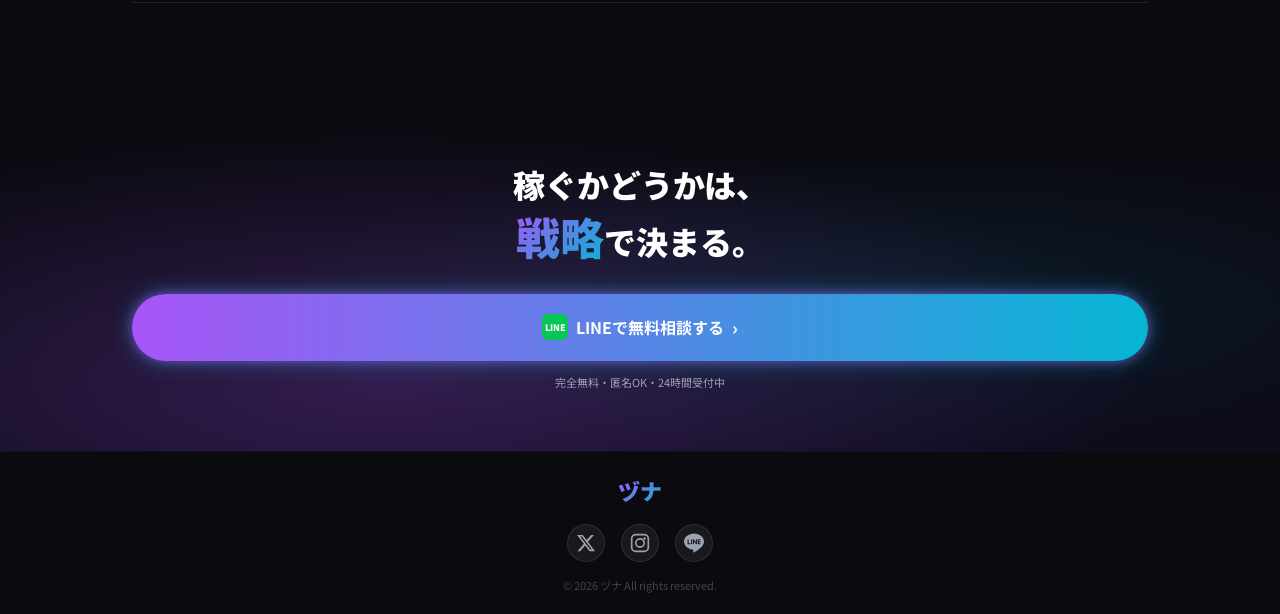
==== commit f72f6254: "フッターにX・Instagram・LINEのSNSリンクアイコンを追加 Co-Authored-By: Claude Opus 4.6 <noreply@anthropic.com>" ====
--- a/index.html
+++ b/index.html
@@ -306,6 +306,17 @@
   <footer class="footer">
     <div class="container footer-inner">
       <div class="logo">ヅナ</div>
+      <div class="footer-sns">
+        <a href="https://x.com/S84nti98mnA18" target="_blank" rel="noopener" class="footer-sns-link" aria-label="X (Twitter)">
+          <svg width="20" height="20" viewBox="0 0 24 24" fill="currentColor"><path d="M18.244 2.25h3.308l-7.227 8.26 8.502 11.24H16.17l-5.214-6.817L4.99 21.75H1.68l7.73-8.835L1.254 2.25H8.08l4.713 6.231zm-1.161 17.52h1.833L7.084 4.126H5.117z"/></svg>
+        </a>
+        <a href="https://www.instagram.com/s84nti98mna182?igsh=YjluY3ExMmJwd2ty&utm_source=qr" target="_blank" rel="noopener" class="footer-sns-link" aria-label="Instagram">
+          <svg width="20" height="20" viewBox="0 0 24 24" fill="none" stroke="currentColor" stroke-width="2" stroke-linecap="round" stroke-linejoin="round"><rect x="2" y="2" width="20" height="20" rx="5"/><circle cx="12" cy="12" r="5"/><circle cx="17.5" cy="6.5" r="1.5" fill="currentColor" stroke="none"/></svg>
+        </a>
+        <a href="https://line.me/ti/p/-_HTVkpnwn" target="_blank" rel="noopener" class="footer-sns-link" aria-label="LINE">
+          <svg width="20" height="20" viewBox="0 0 24 24" fill="currentColor"><path d="M19.365 9.863c.349 0 .63.285.63.631 0 .345-.281.63-.63.63H17.61v1.125h1.755c.349 0 .63.283.63.63 0 .344-.281.629-.63.629h-2.386c-.345 0-.627-.285-.627-.629V8.108c0-.345.282-.63.627-.63h2.386c.349 0 .63.285.63.63 0 .349-.281.63-.63.63H17.61v1.125h1.755zm-3.855 3.016c0 .27-.174.51-.432.596-.064.021-.133.031-.199.031-.211 0-.391-.09-.51-.25l-2.443-3.317v2.94c0 .344-.279.629-.631.629-.346 0-.626-.285-.626-.629V8.108c0-.271.173-.51.43-.595.06-.023.136-.033.194-.033.195 0 .375.104.495.254l2.462 3.33V8.108c0-.345.282-.63.63-.63.345 0 .63.285.63.63v4.771zm-5.741 0c0 .344-.282.629-.631.629-.345 0-.627-.285-.627-.629V8.108c0-.345.282-.63.627-.63.349 0 .631.285.631.63v4.771zm-2.466.629H4.917c-.345 0-.63-.285-.63-.629V8.108c0-.345.285-.63.63-.63.348 0 .63.285.63.63v4.141h1.756c.348 0 .629.283.629.63 0 .344-.281.629-.629.629M24 10.314C24 4.943 18.615.572 12 .572S0 4.943 0 10.314c0 4.811 4.27 8.842 10.035 9.608.391.082.923.258 1.058.59.12.301.079.766.038 1.08l-.164 1.02c-.045.301-.24 1.186 1.049.645 1.291-.539 6.916-4.078 9.436-6.975C23.176 14.393 24 12.458 24 10.314"/></svg>
+        </a>
+      </div>
       <p>&copy; 2026 ヅナ All rights reserved.</p>
     </div>
   </footer>
--- a/style.css
+++ b/style.css
@@ -126,9 +126,9 @@
    =========================== */
 .hero {
   position: relative;
-  padding: 100px 0 80px;
+  padding: 80px 0 60px;
   overflow: hidden;
-  min-height: 100dvh;
+  min-height: auto;
   display: flex;
   align-items: center;
 }
@@ -159,45 +159,47 @@
   position: relative;
   z-index: 2;
   display: flex;
-  flex-direction: column;
+  flex-direction: row;
   align-items: center;
   gap: 16px;
 }
 
 .hero-badge {
   display: inline-block;
-  padding: 5px 14px;
+  padding: 4px 10px;
   border: 1px solid rgba(168, 85, 247, 0.3);
   border-radius: 4px;
-  font-size: 11px;
+  font-size: 9px;
   color: #d1d5db;
   letter-spacing: 0.05em;
-  margin-bottom: 8px;
+  margin-bottom: 6px;
+  white-space: nowrap;
 }
 
 .hero-text h1 {
-  font-size: 32px;
-  font-weight: 900;
-  line-height: 1.2;
-  margin-bottom: 14px;
+  font-size: 24px;
+  font-weight: 900;
+  line-height: 1.15;
+  margin-bottom: 10px;
 }
 
 .hero-big {
-  font-size: 64px;
+  font-size: 36px;
   font-weight: 900;
   color: #a855f7;
   text-shadow:
     0 0 12px rgba(168, 85, 247, 0.6),
     0 0 30px rgba(168, 85, 247, 0.4);
   display: block;
-  line-height: 1.1;
+  line-height: 1.05;
+  margin: -2px 0;
 }
 
 .hero-sub {
-  font-size: 14px;
+  font-size: 12px;
   color: #d1d5db;
-  line-height: 1.9;
-  margin-bottom: 20px;
+  line-height: 1.8;
+  margin-bottom: 16px;
 }
 
 .hero-sub strong {
@@ -206,34 +208,41 @@
 }
 
 .hero-note {
-  font-size: 11px;
-  color: #9ca3af;
-  margin-top: 10px;
-  text-align: center;
+  font-size: 9px;
+  color: #9ca3af;
+  margin-top: 6px;
 }
 
 .hero-image {
   position: relative;
-  max-width: 260px;
-  order: -1;
+  width: 160px;
+  min-width: 160px;
+  order: 1;
 }
 
 .hero-image img {
-  border-radius: 12px;
+  border-radius: 0;
   filter:
-    drop-shadow(0 0 60px rgba(168, 85, 247, 0.25))
-    drop-shadow(0 0 30px rgba(6, 182, 212, 0.15));
+    drop-shadow(0 0 40px rgba(168, 85, 247, 0.3))
+    drop-shadow(0 0 20px rgba(6, 182, 212, 0.2));
 }
 
 .hero-vertical-text {
-  position: absolute;
-  top: 8px;
-  right: -16px;
-  writing-mode: vertical-rl;
-  font-size: 10px;
-  color: rgba(255, 255, 255, 0.4);
-  letter-spacing: 0.2em;
-  line-height: 1.6;
+  display: none;
+}
+
+@media (min-width: 768px) {
+  .hero-vertical-text {
+    display: block;
+    position: absolute;
+    top: 8px;
+    right: -16px;
+    writing-mode: vertical-rl;
+    font-size: 10px;
+    color: rgba(255, 255, 255, 0.4);
+    letter-spacing: 0.2em;
+    line-height: 1.6;
+  }
 }
 
 /* ===========================
@@ -269,7 +278,9 @@
 
 .hero-cta {
   width: 100%;
-  margin-top: 20px;
+  margin-top: 14px;
+  font-size: 13px;
+  padding: 12px;
 }
 
 .btn-cta-large {
@@ -726,6 +737,32 @@
   max-width: 420px;
   margin: 0 auto;
   padding: 0 20px;
+}
+
+.footer-sns {
+  display: flex;
+  gap: 16px;
+  margin: 8px 0;
+}
+
+.footer-sns-link {
+  display: flex;
+  align-items: center;
+  justify-content: center;
+  width: 38px;
+  height: 38px;
+  border-radius: 50%;
+  background: rgba(255, 255, 255, 0.06);
+  border: 1px solid rgba(255, 255, 255, 0.1);
+  color: #9ca3af;
+  transition: all 0.3s;
+}
+
+.footer-sns-link:hover {
+  color: #a855f7;
+  border-color: rgba(168, 85, 247, 0.4);
+  background: rgba(168, 85, 247, 0.1);
+  transform: translateY(-2px);
 }
 
 .footer p {
@@ -790,12 +827,16 @@
     border: none; padding: 0; flex-direction: row; align-items: center; gap: 24px;
   }
 
-  .hero { padding: 100px 0 60px; }
+  .hero { padding: 100px 0 60px; min-height: 100dvh; }
   .hero-inner { flex-direction: row; justify-content: space-between; align-items: center; }
   .hero-text { flex: 1; max-width: 480px; }
   .hero-text h1 { font-size: 40px; }
   .hero-big { font-size: 72px; }
-  .hero-image { order: 1; max-width: 340px; }
+  .hero-badge { font-size: 11px; padding: 5px 14px; }
+  .hero-sub { font-size: 14px; }
+  .hero-cta { font-size: 15px; padding: 16px; }
+  .hero-note { font-size: 11px; }
+  .hero-image { order: 1; width: auto; min-width: auto; max-width: 340px; }
 
   .stat-grid { flex-direction: row; }
   .stat-card { flex: 1; flex-direction: column; text-align: center; gap: 8px; }
@@ -827,5 +868,5 @@
   .footer-inner { max-width: 1080px; }
   .hero-text h1 { font-size: 46px; }
   .hero-big { font-size: 80px; }
-  .hero-image { max-width: 400px; }
-}
+  .hero-image { width: auto; min-width: auto; max-width: 400px; }
+}
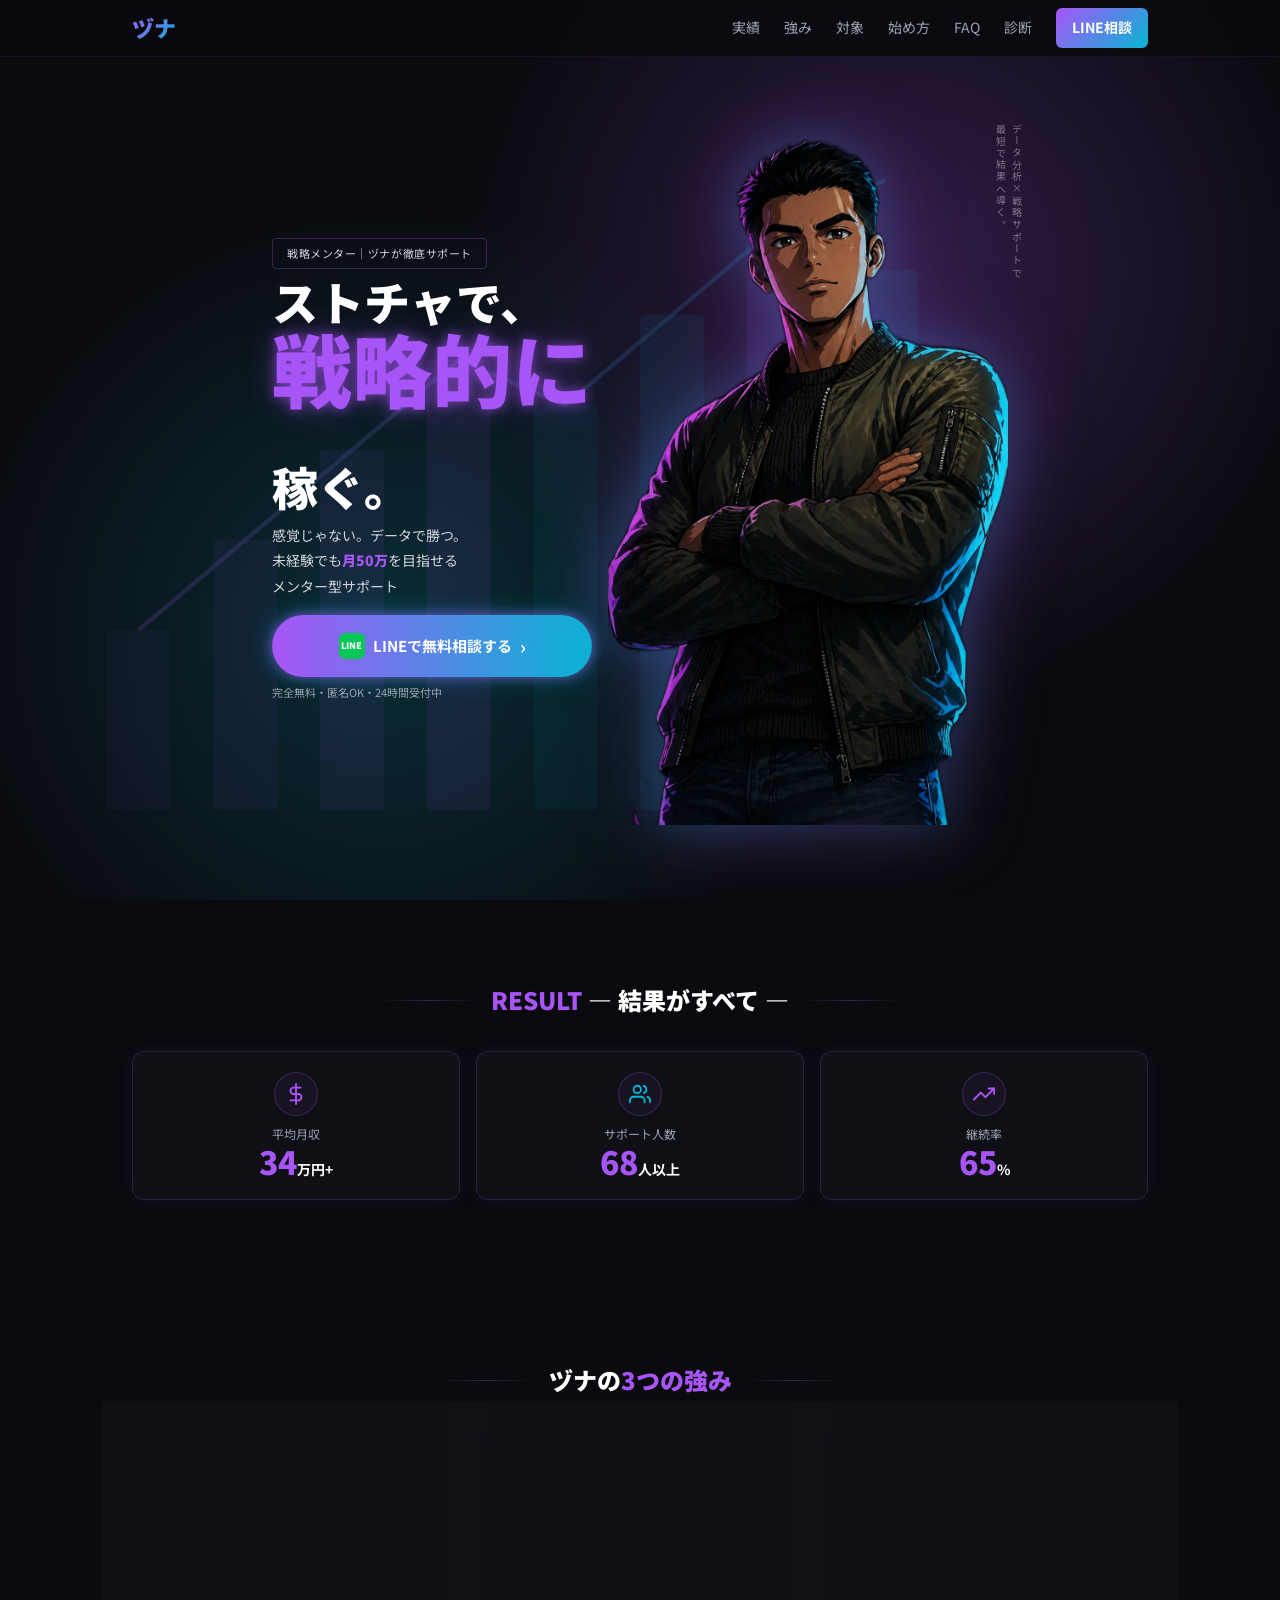
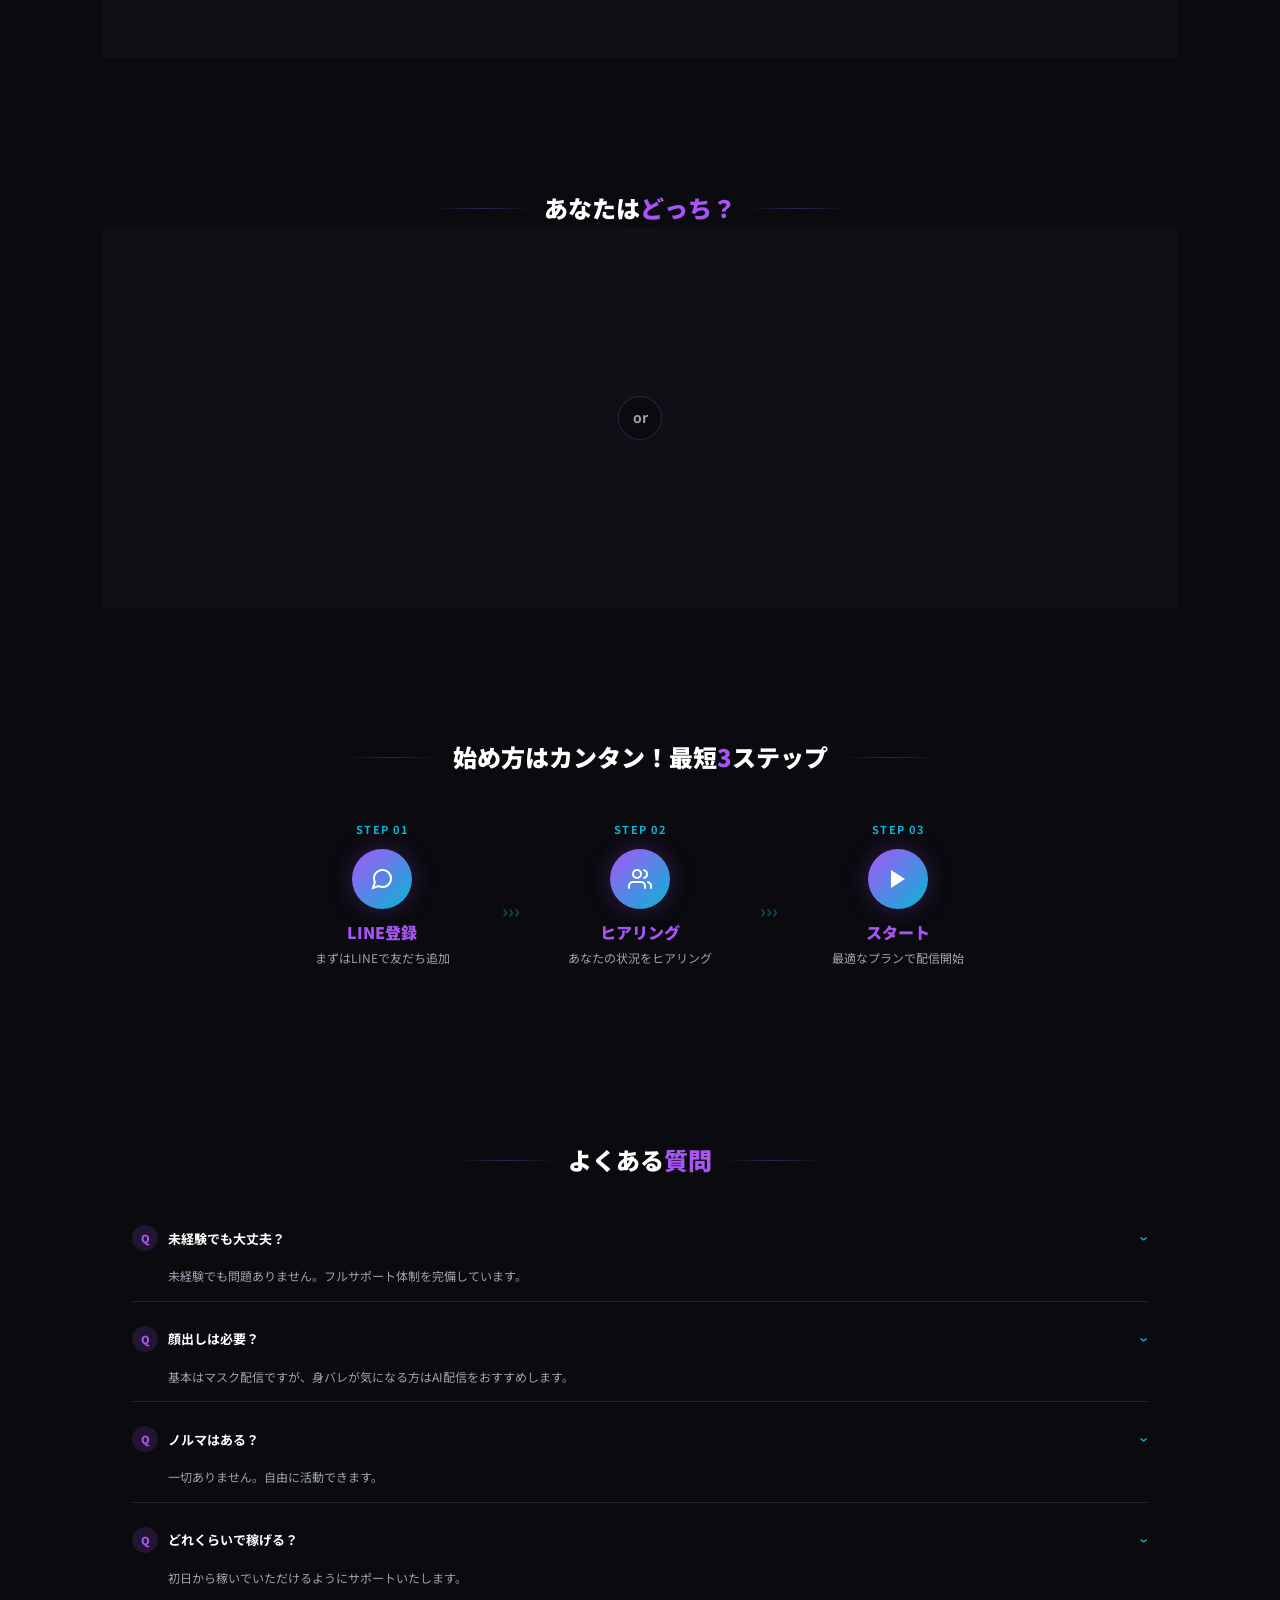
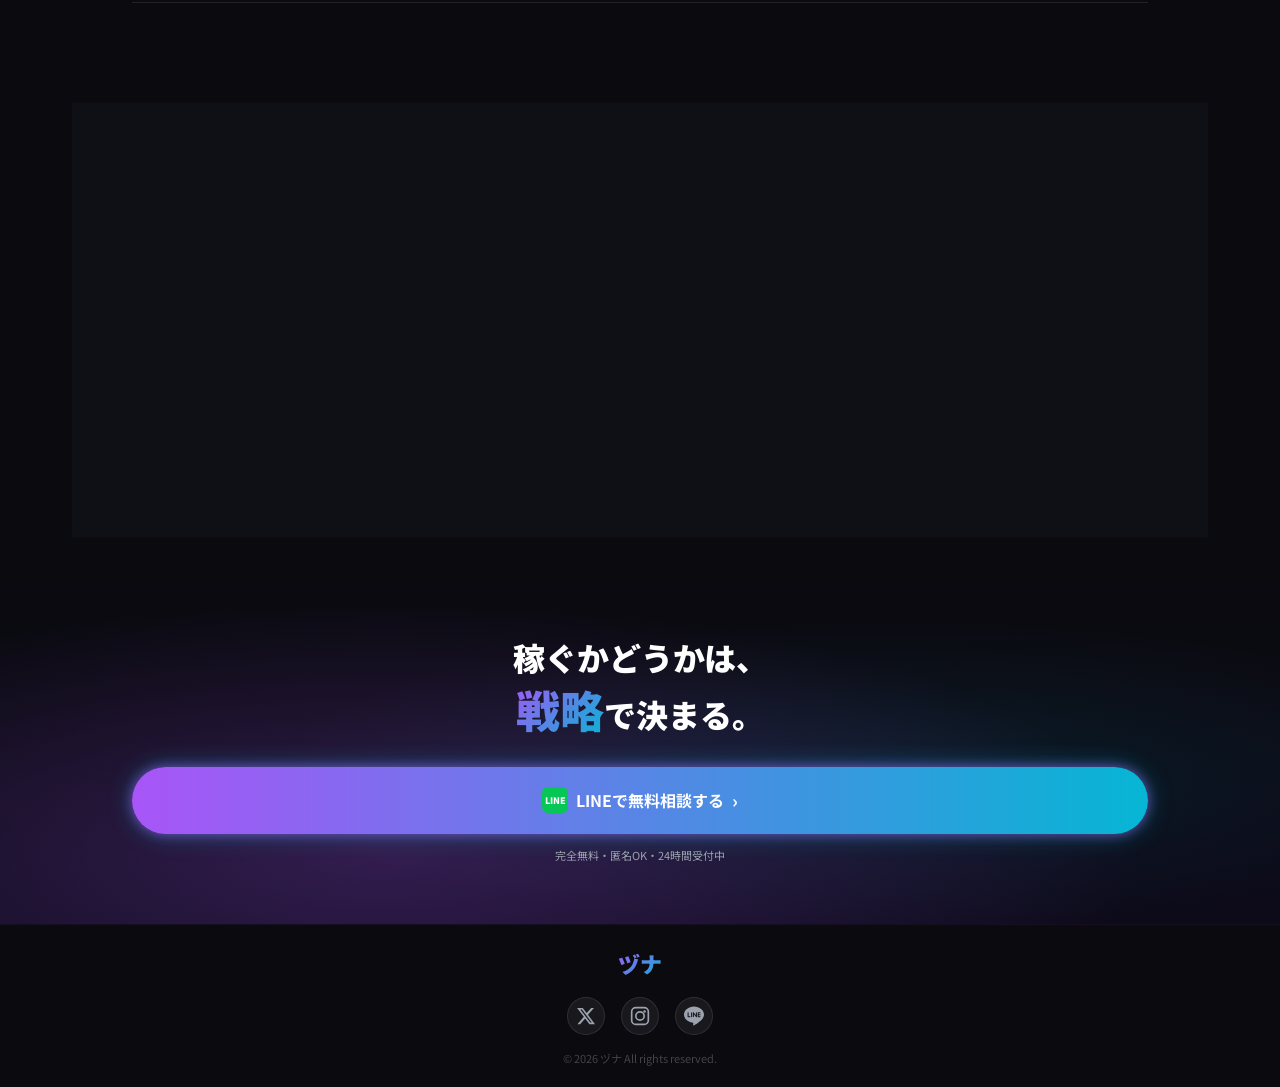
==== commit 8784cd5d: "Add shindan banner with link to Creator Tools Replace embedded quiz with CTA banner linking to exter" ====
--- a/index.html
+++ b/index.html
@@ -29,6 +29,7 @@
         <a href="#target">対象</a>
         <a href="#steps">始め方</a>
         <a href="#faq">FAQ</a>
+        <a href="#shindan">診断</a>
         <a href="https://line.me/ti/p/-_HTVkpnwn" target="_blank" rel="noopener" class="nav-cta">LINE相談</a>
       </nav>
     </div>
@@ -289,7 +290,30 @@
     </div>
   </section>
 
-  <!-- ===== 7. FINAL CTA ===== -->
+  <!-- ===== 7. SHINDAN BANNER ===== -->
+  <section class="section shindan-banner" id="shindan">
+    <div class="container fade-in">
+      <div class="shindan-banner-card">
+        <div class="shindan-banner-top">
+          <span class="shindan-banner-badge">無料診断</span>
+          <div class="shindan-banner-types">💎🌸🔥🎀</div>
+        </div>
+        <h2 class="shindan-banner-heading">あなたの<span class="text-purple">配信タイプ</span>は？</h2>
+        <p class="shindan-banner-desc">5つの質問に答えるだけで、あなたに合った<br />配信スタイルと稼ぎ方がわかる。</p>
+        <div class="shindan-banner-type-list">
+          <span>💎 エンターテイナー型</span>
+          <span>🌸 癒し系型</span>
+          <span>🔥 カリスマ型</span>
+          <span>🎀 アイドル型</span>
+        </div>
+        <a href="https://stripchat-creator-tools-l45o8pb8p-kkpjjp.vercel.app/shindan" target="_blank" rel="noopener" class="shindan-banner-btn">
+          30秒で診断する <span class="arrow">›</span>
+        </a>
+      </div>
+    </div>
+  </section>
+
+  <!-- ===== 8. FINAL CTA ===== -->
   <section class="final-cta" id="final-cta">
     <div class="final-cta-bg"></div>
     <div class="container fade-in final-cta-inner">
--- a/style.css
+++ b/style.css
@@ -862,6 +862,117 @@
   .sticky-cta { display: none; }
 }
 
+/* ===========================
+   SHINDAN BANNER
+   =========================== */
+.shindan-banner-card {
+  background: rgba(17, 17, 24, 0.85);
+  backdrop-filter: blur(12px);
+  border: 1px solid rgba(168, 85, 247, 0.3);
+  border-radius: 14px;
+  padding: 30px 24px;
+  text-align: center;
+  position: relative;
+  overflow: hidden;
+  box-shadow: 0 0 40px rgba(168, 85, 247, 0.1);
+}
+
+.shindan-banner-card::before {
+  content: "";
+  position: absolute;
+  inset: 0;
+  background:
+    radial-gradient(circle at 20% 80%, rgba(168, 85, 247, 0.12), transparent 50%),
+    radial-gradient(circle at 80% 20%, rgba(6, 182, 212, 0.08), transparent 50%);
+  pointer-events: none;
+}
+
+.shindan-banner-top {
+  position: relative;
+  display: flex;
+  align-items: center;
+  justify-content: center;
+  gap: 10px;
+  margin-bottom: 14px;
+}
+
+.shindan-banner-badge {
+  display: inline-block;
+  padding: 3px 10px;
+  border-radius: 4px;
+  background: linear-gradient(135deg, #a855f7, #06b6d4);
+  font-size: 10px;
+  font-weight: 900;
+  color: #fff;
+  letter-spacing: 0.05em;
+}
+
+.shindan-banner-types {
+  font-size: 18px;
+  letter-spacing: 4px;
+}
+
+.shindan-banner-heading {
+  position: relative;
+  font-size: 22px;
+  font-weight: 900;
+  margin-bottom: 8px;
+  line-height: 1.4;
+}
+
+.shindan-banner-desc {
+  position: relative;
+  font-size: 13px;
+  color: #9ca3af;
+  line-height: 1.7;
+  margin-bottom: 16px;
+}
+
+.shindan-banner-type-list {
+  position: relative;
+  display: flex;
+  flex-wrap: wrap;
+  justify-content: center;
+  gap: 6px;
+  margin-bottom: 20px;
+}
+
+.shindan-banner-type-list span {
+  display: inline-block;
+  padding: 4px 10px;
+  border-radius: 6px;
+  border: 1px solid rgba(168, 85, 247, 0.2);
+  background: rgba(168, 85, 247, 0.06);
+  font-size: 11px;
+  color: #d1d5db;
+  font-weight: 600;
+}
+
+.shindan-banner-btn {
+  position: relative;
+  display: inline-flex;
+  align-items: center;
+  justify-content: center;
+  gap: 6px;
+  padding: 14px 40px;
+  border-radius: 999px;
+  background: linear-gradient(90deg, #a855f7, #06b6d4);
+  color: #fff;
+  font-size: 15px;
+  font-weight: 900;
+  box-shadow:
+    0 0 16px rgba(168, 85, 247, 0.5),
+    0 0 32px rgba(6, 182, 212, 0.3);
+  transition: 0.3s;
+}
+
+.shindan-banner-btn:hover {
+  transform: translateY(-2px);
+  box-shadow:
+    0 0 24px rgba(168, 85, 247, 0.6),
+    0 0 48px rgba(6, 182, 212, 0.4);
+}
+
 @media (min-width: 1024px) {
   .container { max-width: 1080px; }
   .header-inner { max-width: 1080px; }
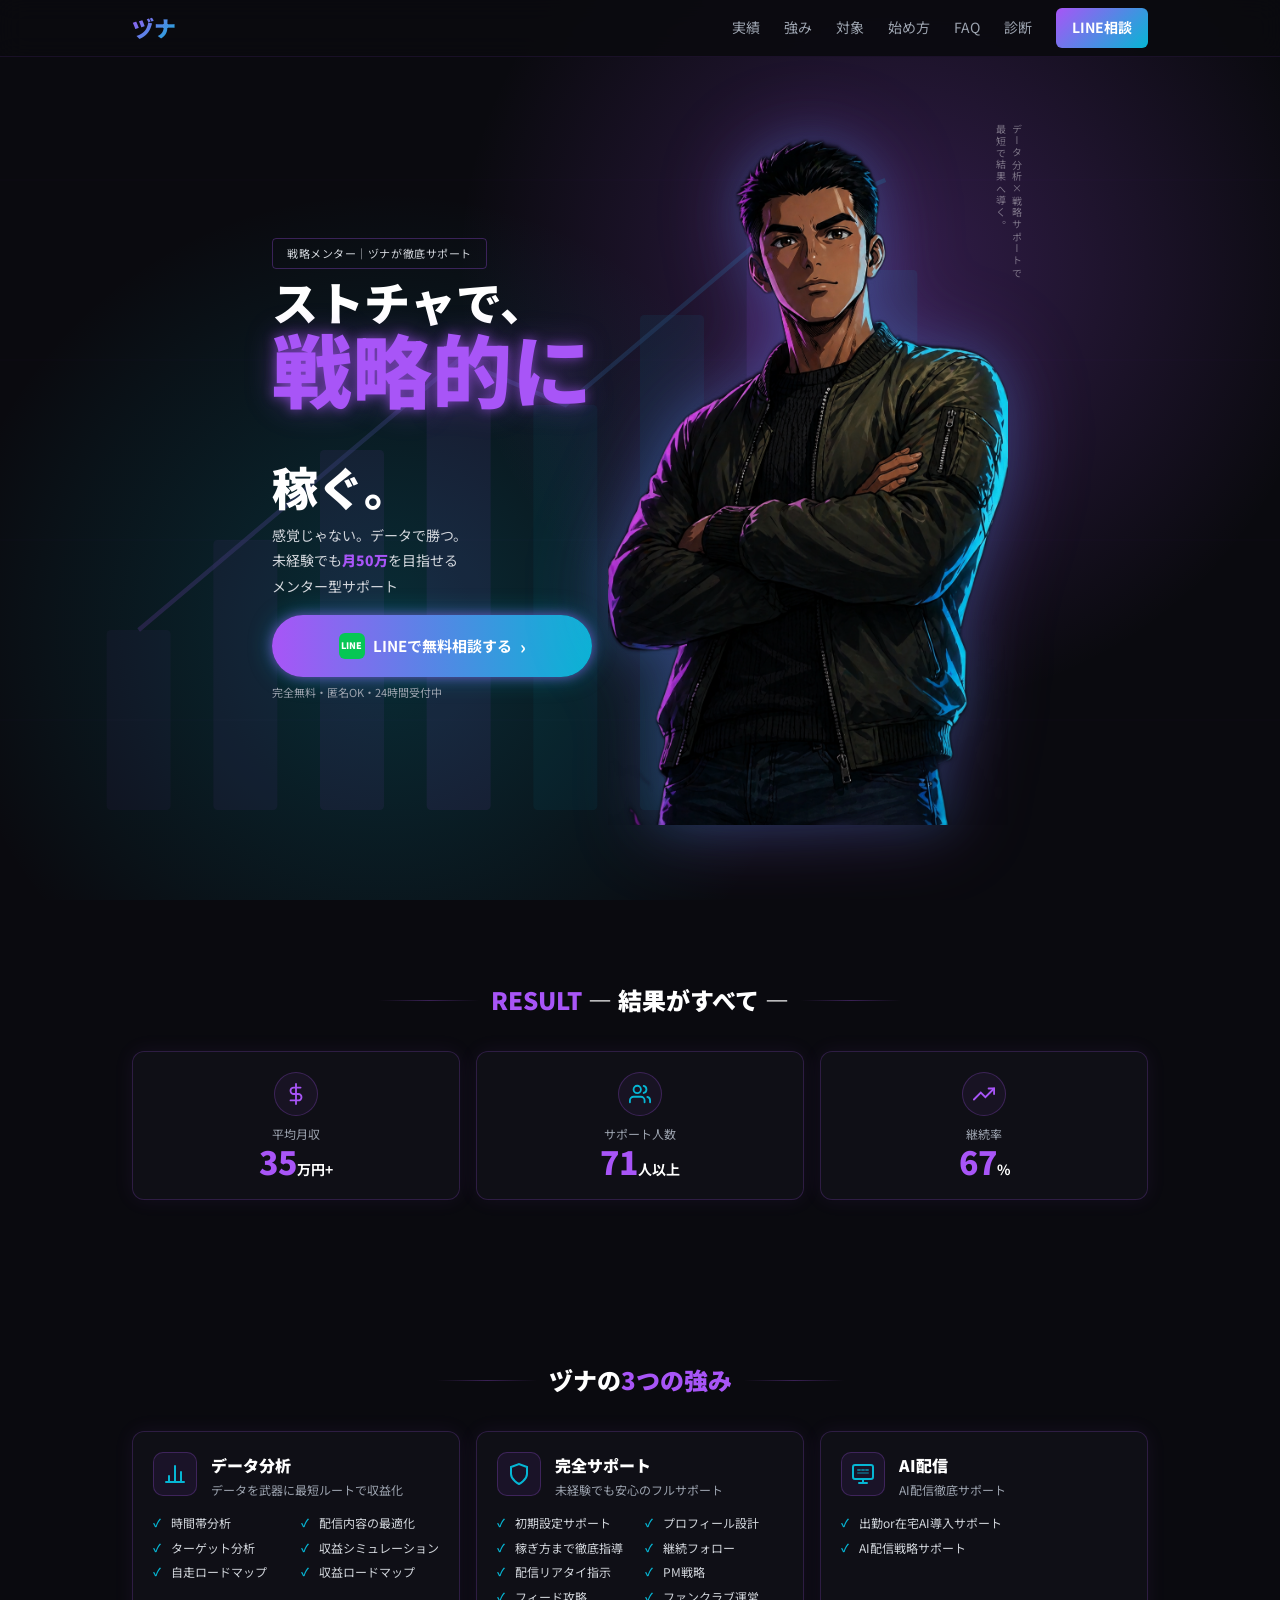
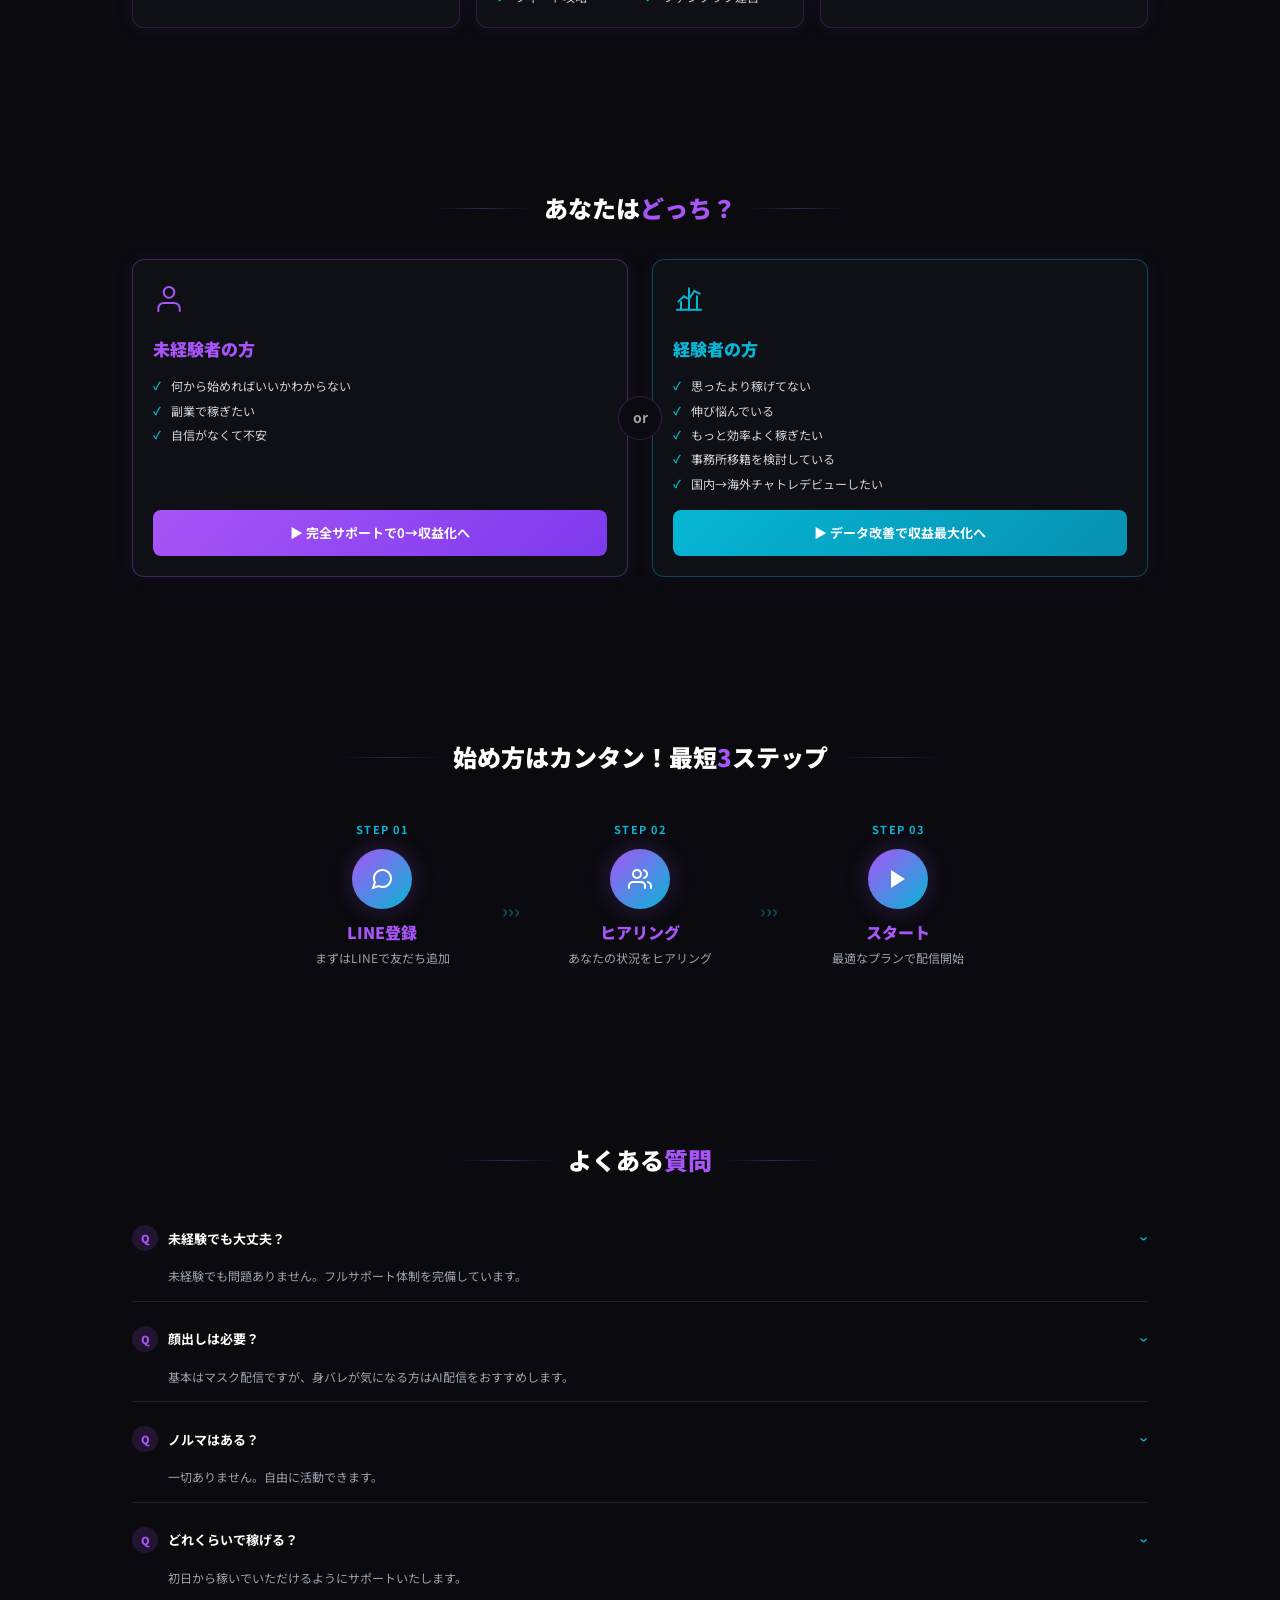
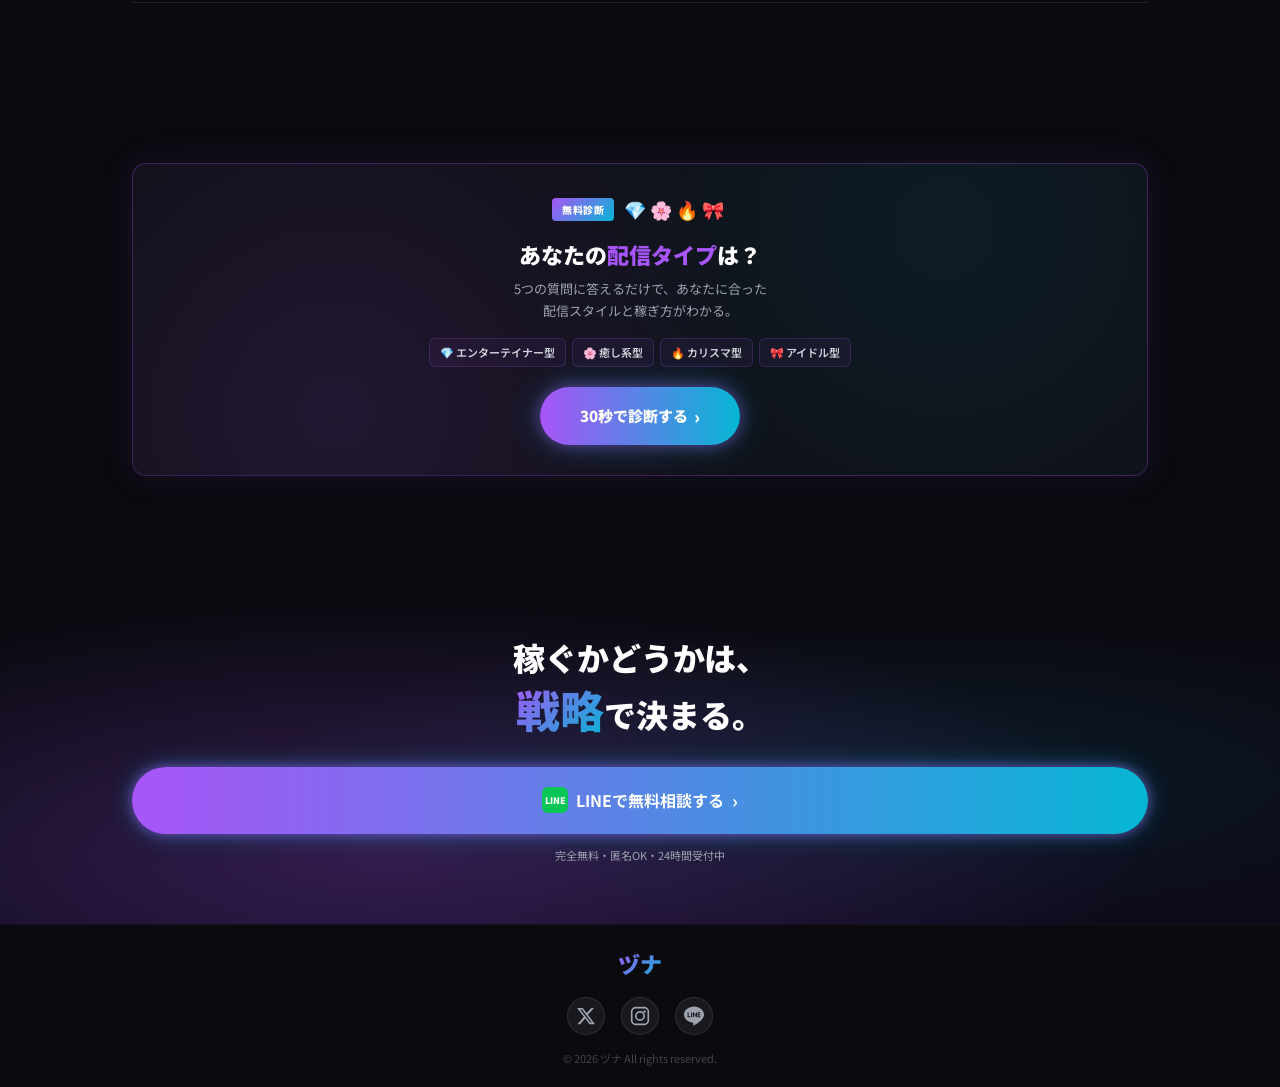
==== commit f7719bdc: "Update shindan link to standalone LP Co-Authored-By: Claude Opus 4.6 <noreply@anthropic.com>" ====
--- a/index.html
+++ b/index.html
@@ -306,7 +306,7 @@
           <span>🔥 カリスマ型</span>
           <span>🎀 アイドル型</span>
         </div>
-        <a href="https://stripchat-creator-tools-l45o8pb8p-kkpjjp.vercel.app/shindan" target="_blank" rel="noopener" class="shindan-banner-btn">
+        <a href="https://duna-stripchat-shindan-nwetiyezj-kkpjjp.vercel.app" target="_blank" rel="noopener" class="shindan-banner-btn">
           30秒で診断する <span class="arrow">›</span>
         </a>
       </div>
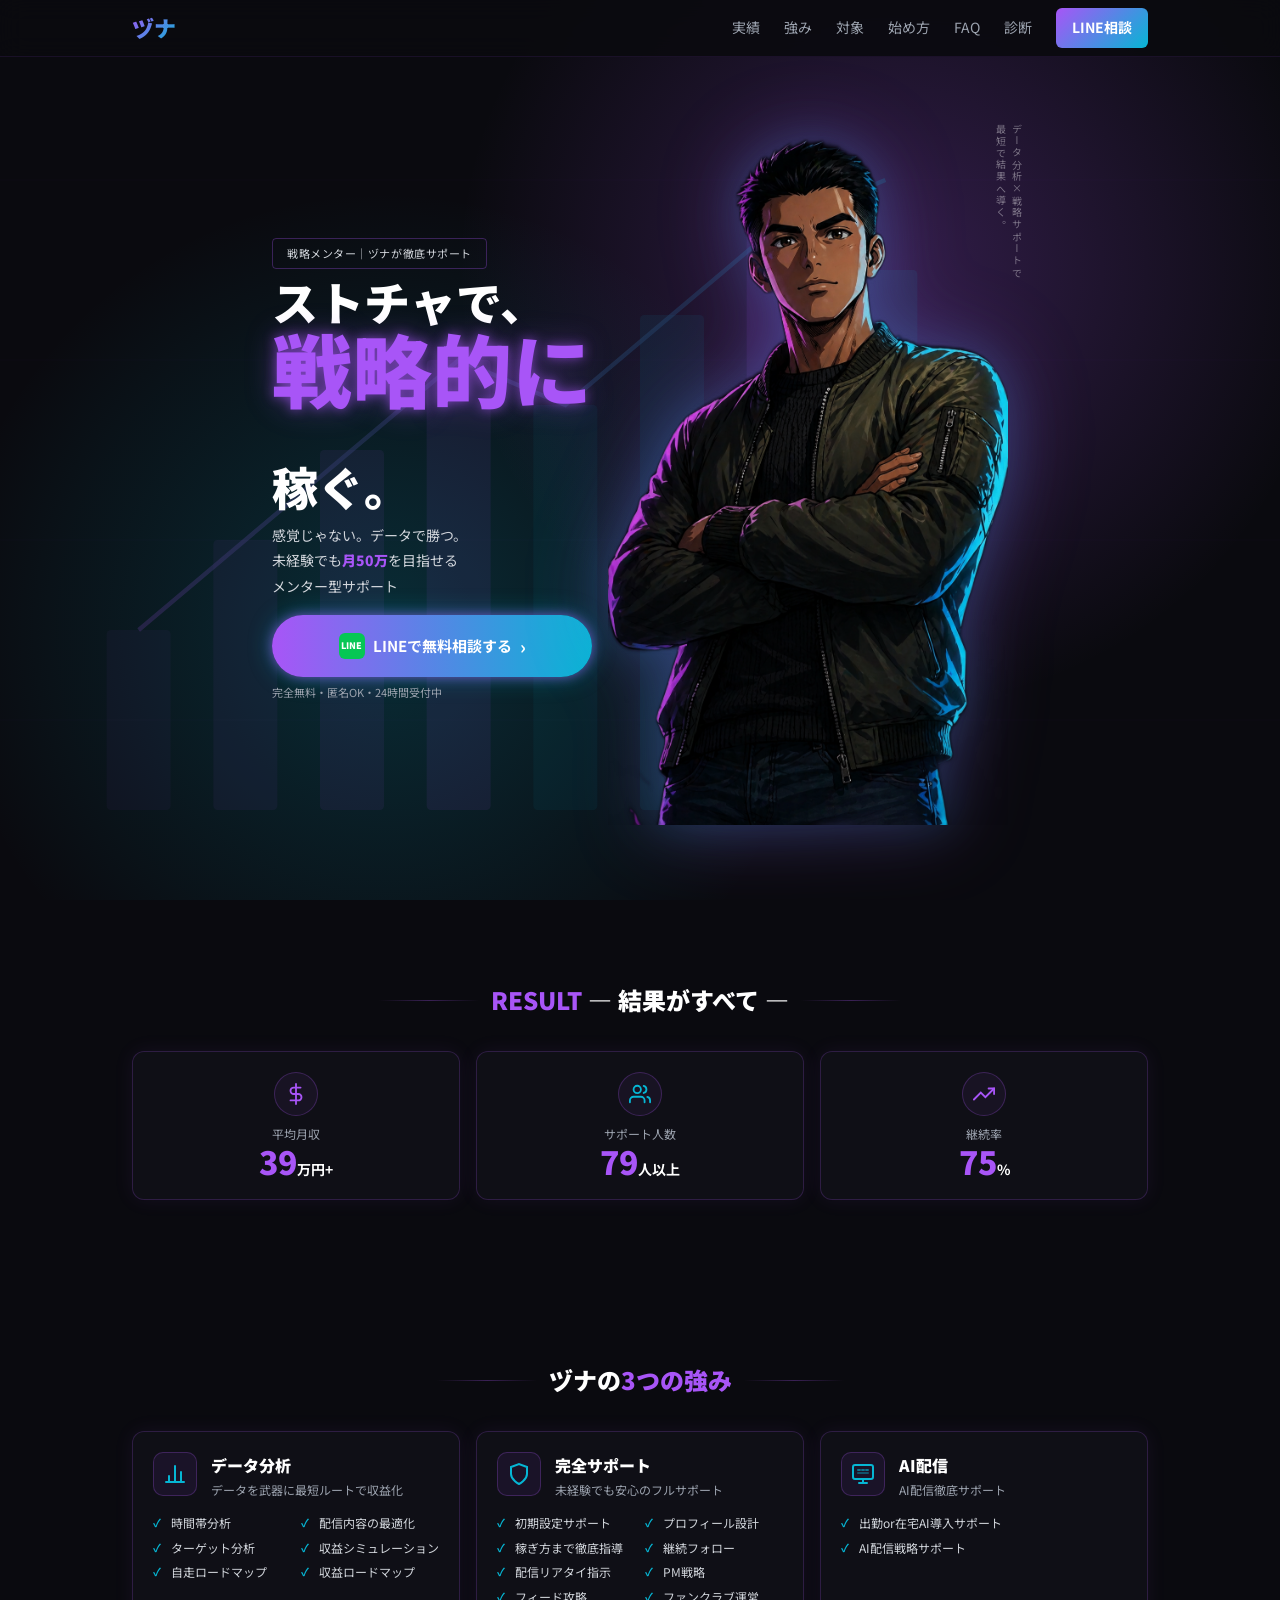
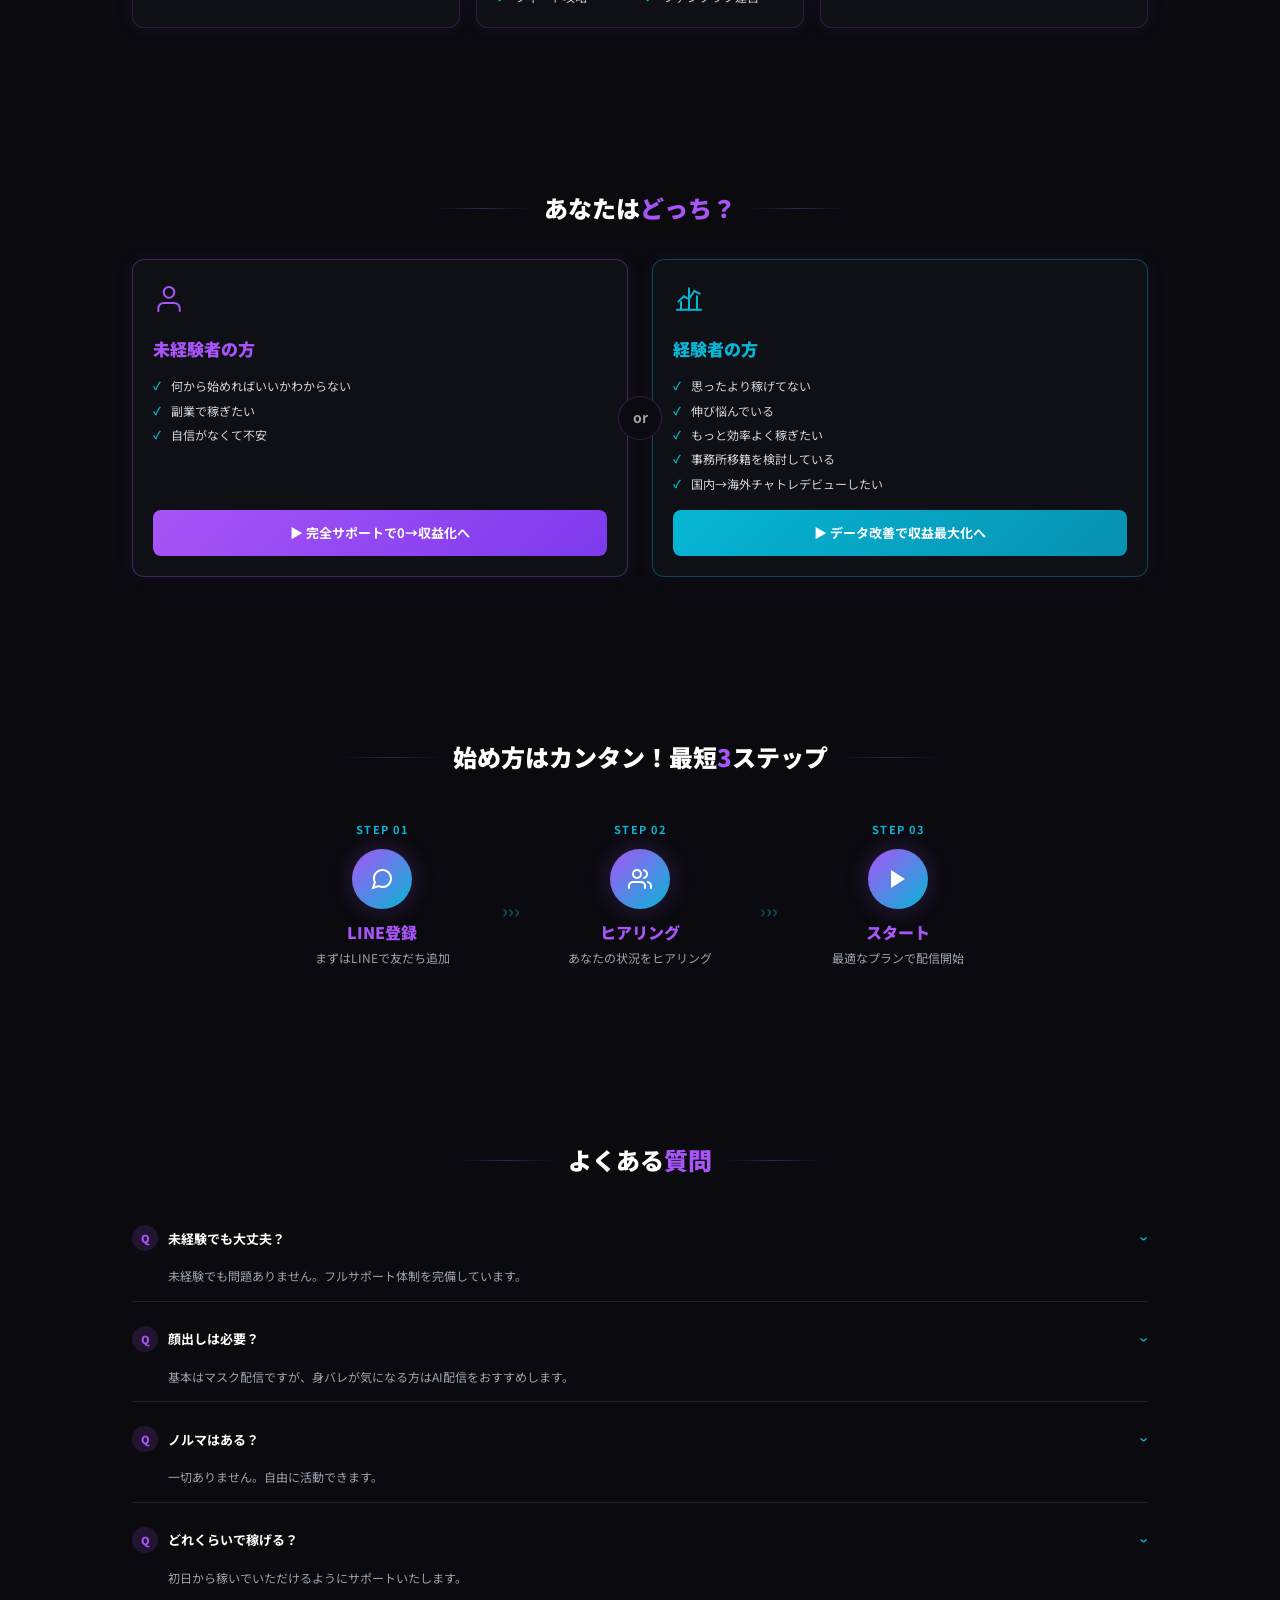
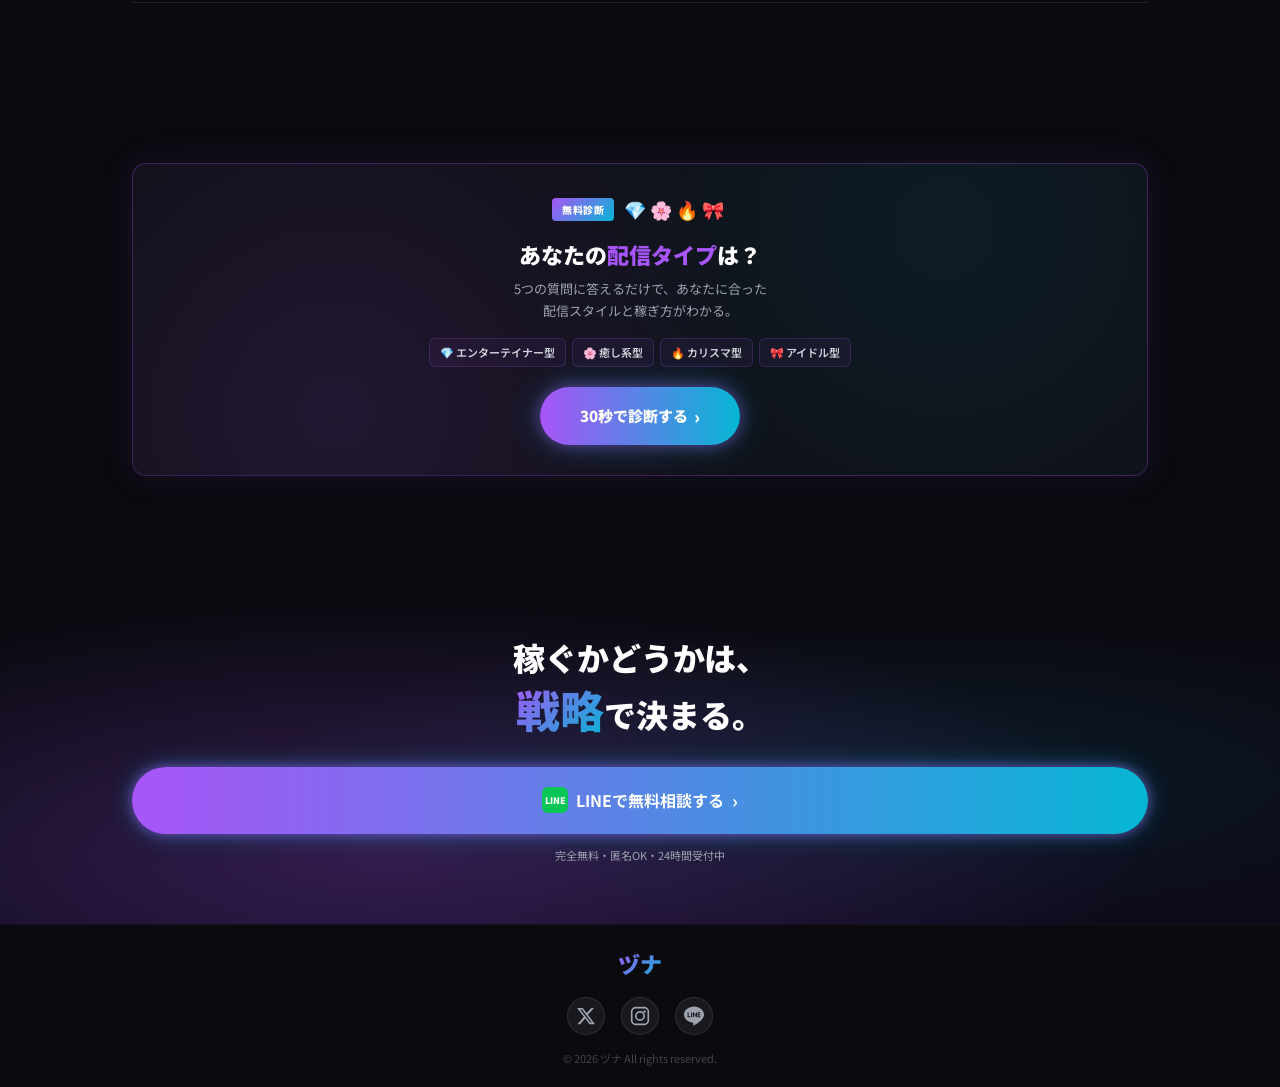
==== commit c04aa2ce: "Update shindan link to clean URL Co-Authored-By: Claude Opus 4.6 <noreply@anthropic.com>" ====
--- a/index.html
+++ b/index.html
@@ -306,7 +306,7 @@
           <span>🔥 カリスマ型</span>
           <span>🎀 アイドル型</span>
         </div>
-        <a href="https://duna-stripchat-shindan-nwetiyezj-kkpjjp.vercel.app" target="_blank" rel="noopener" class="shindan-banner-btn">
+        <a href="https://duna-stripchat-shindan.vercel.app" target="_blank" rel="noopener" class="shindan-banner-btn">
           30秒で診断する <span class="arrow">›</span>
         </a>
       </div>
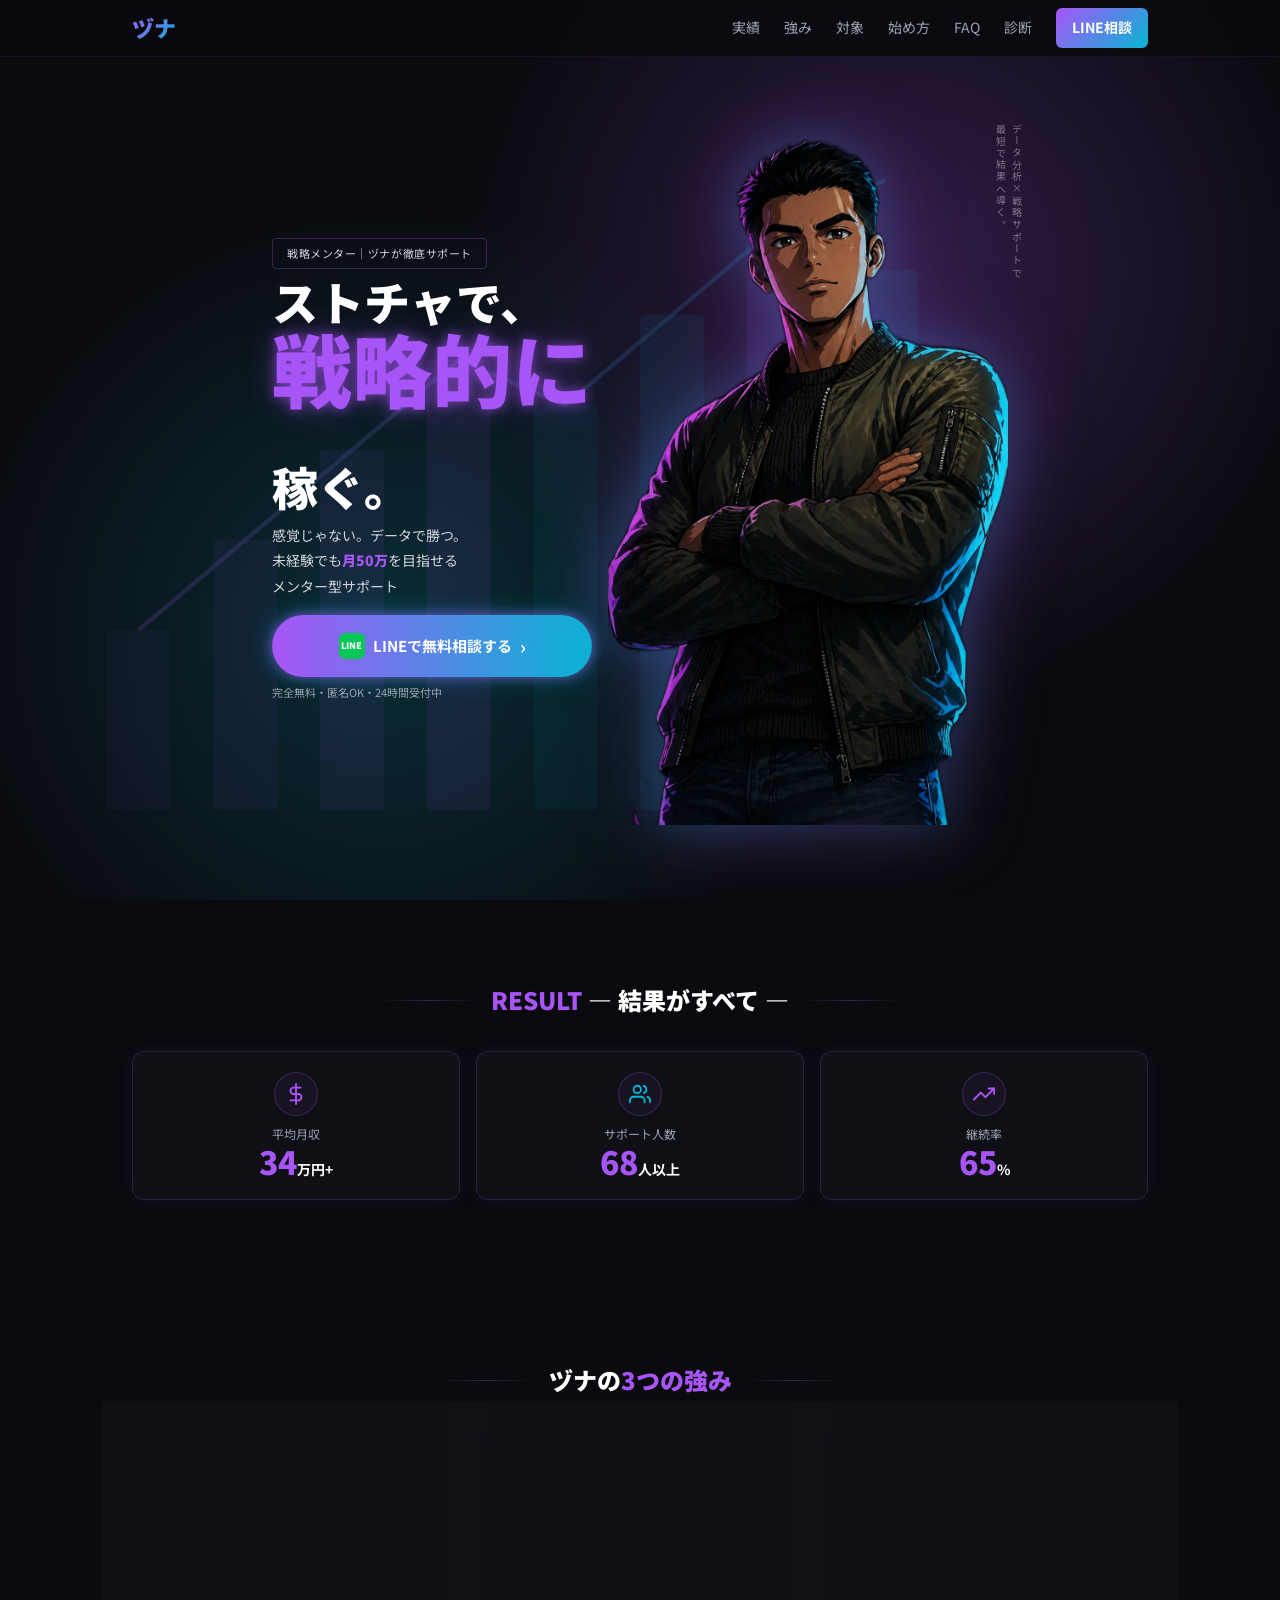
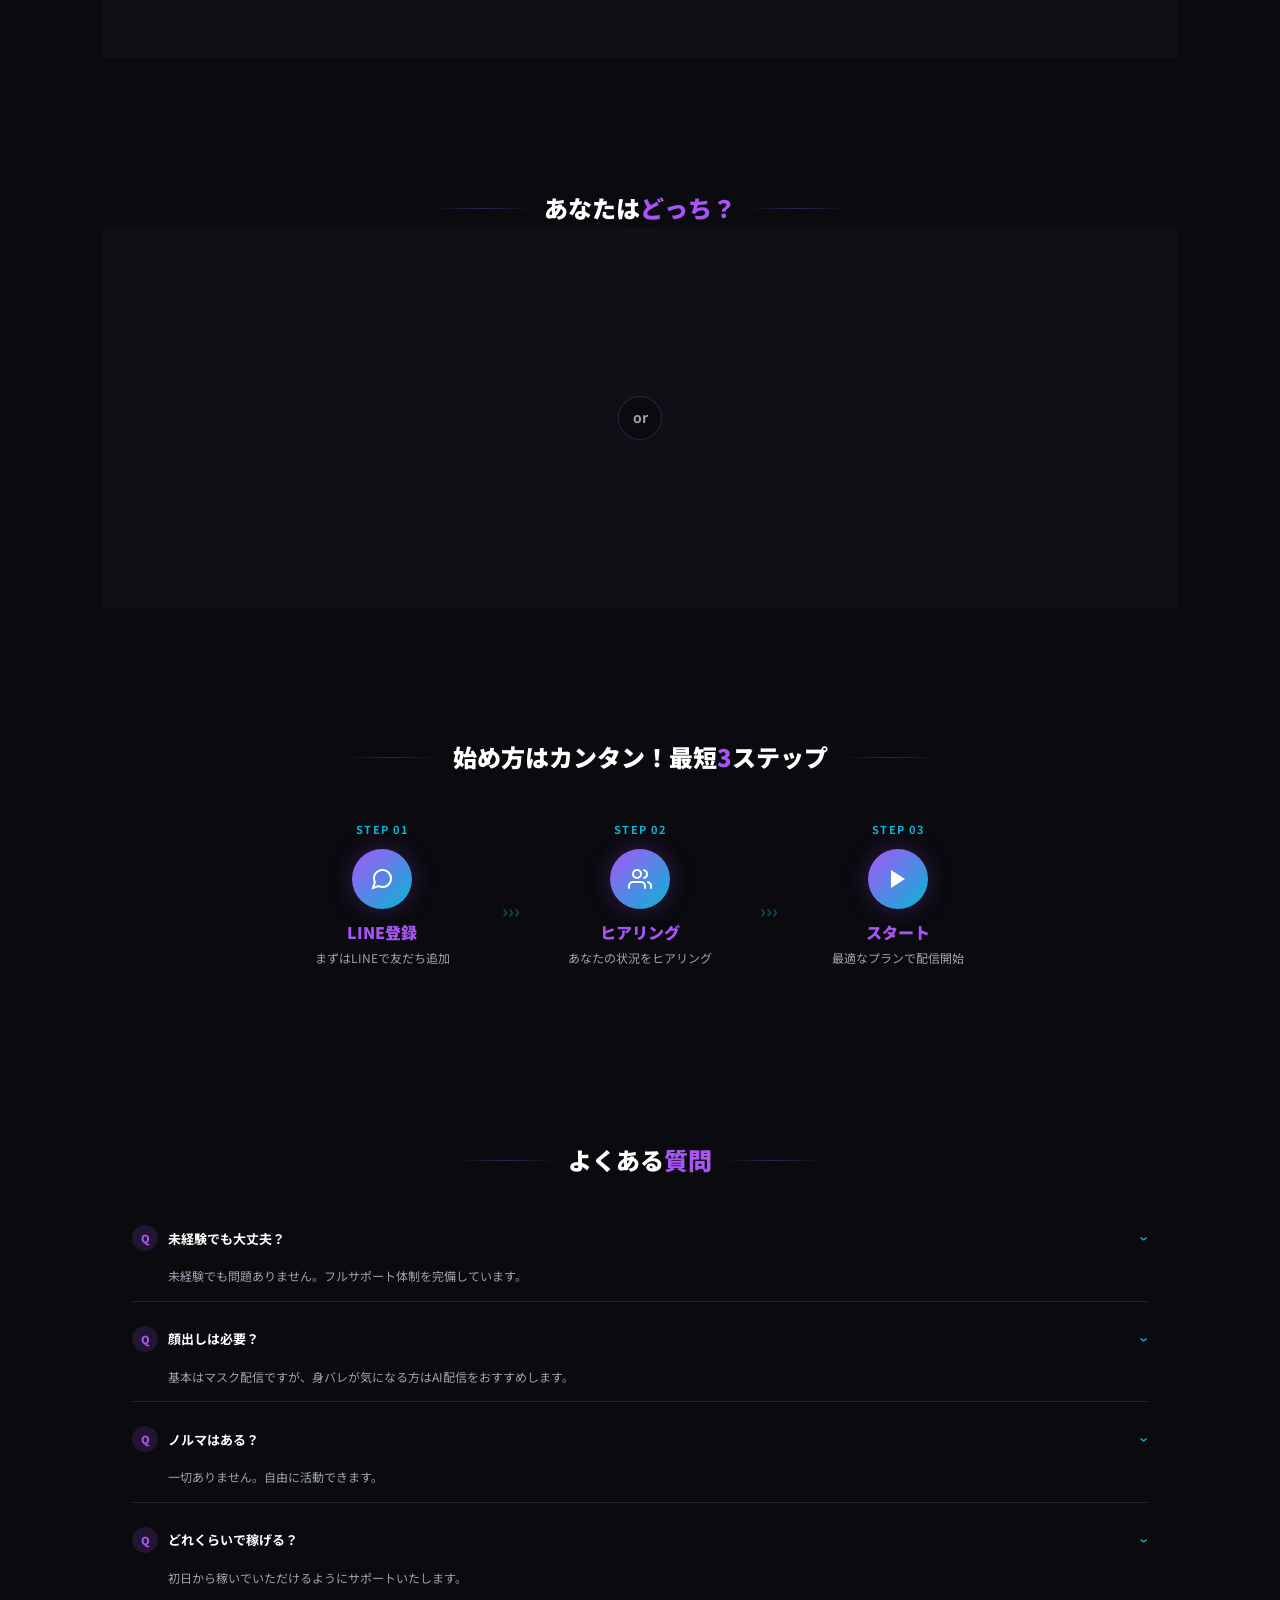
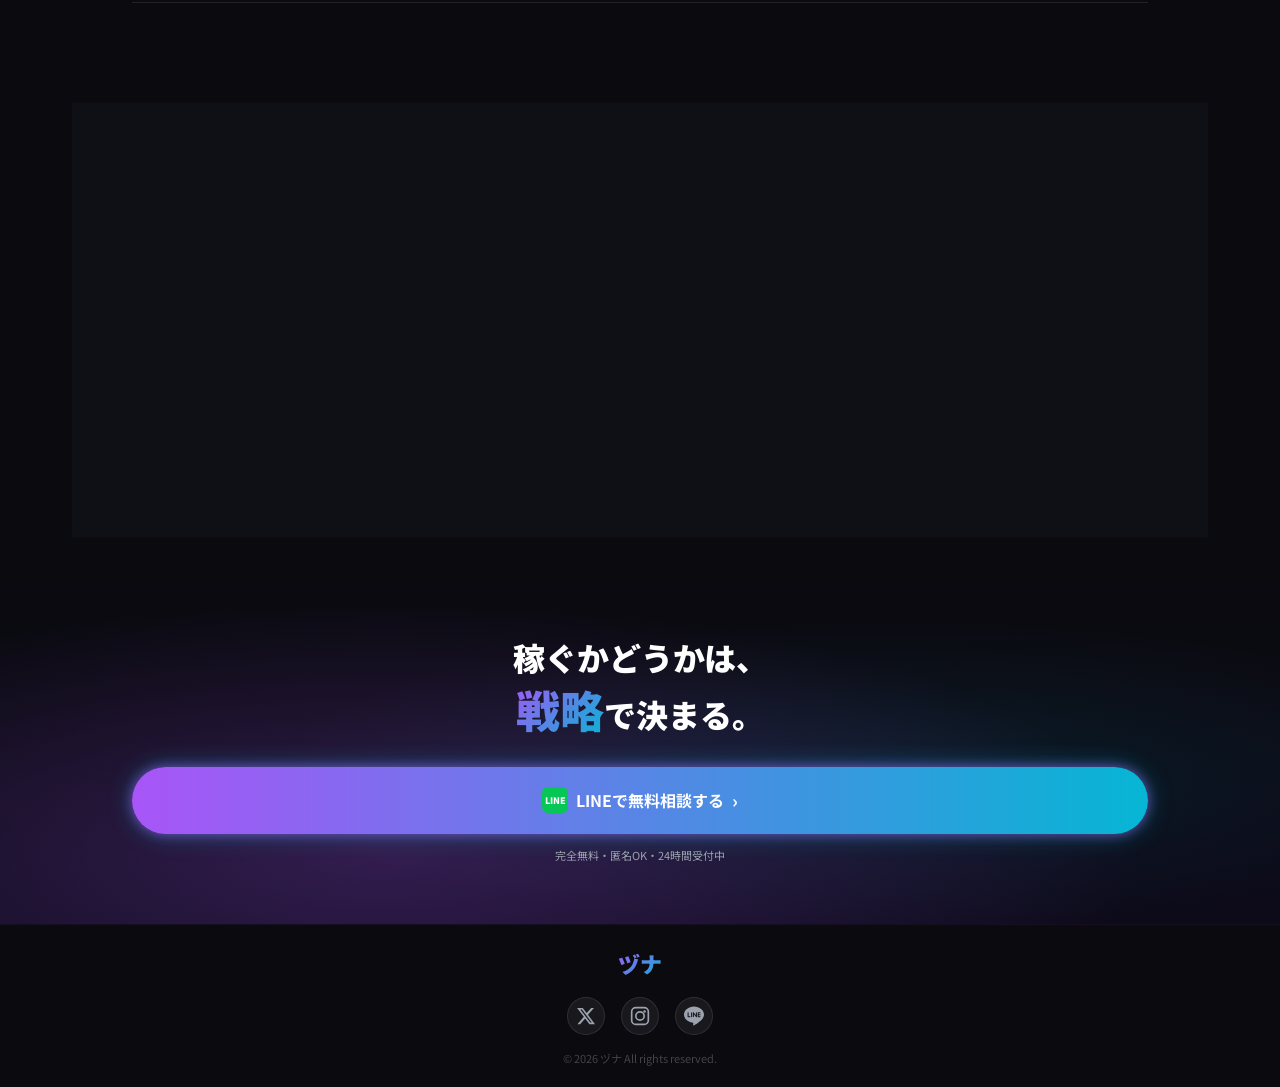
==== commit 16a771e8: "fix: LINEリンクからtarget=_blankを除去（モバイルでアプリ遷移できない問題） Co-Authored-By: Claude Opus 4.6 <noreply@anthropic." ====
--- a/index.html
+++ b/index.html
@@ -30,7 +30,7 @@
         <a href="#steps">始め方</a>
         <a href="#faq">FAQ</a>
         <a href="#shindan">診断</a>
-        <a href="https://line.me/ti/p/-_HTVkpnwn" target="_blank" rel="noopener" class="nav-cta">LINE相談</a>
+        <a href="https://line.me/ti/p/-_HTVkpnwn" class="nav-cta">LINE相談</a>
       </nav>
     </div>
   </header>
@@ -61,7 +61,7 @@
         <div class="hero-badge">戦略メンター｜ヅナが徹底サポート</div>
         <h1>ストチャで、<br /><span class="hero-big">戦略的に</span><br />稼ぐ。</h1>
         <p class="hero-sub">感覚じゃない。データで勝つ。<br />未経験でも<strong>月50万</strong>を目指せる<br />メンター型サポート</p>
-        <a href="https://line.me/ti/p/-_HTVkpnwn" target="_blank" rel="noopener" class="btn-cta hero-cta">
+        <a href="https://line.me/ti/p/-_HTVkpnwn" class="btn-cta hero-cta">
           <span class="line-icon-green">LINE</span>
           LINEで無料相談する <span class="arrow">›</span>
         </a>
@@ -201,7 +201,7 @@
             <li>副業で稼ぎたい</li>
             <li>自信がなくて不安</li>
           </ul>
-          <a href="https://line.me/ti/p/-_HTVkpnwn" target="_blank" rel="noopener" class="btn-target btn-target-purple">▶ 完全サポートで0→収益化へ</a>
+          <a href="https://line.me/ti/p/-_HTVkpnwn" class="btn-target btn-target-purple">▶ 完全サポートで0→収益化へ</a>
         </div>
         <div class="target-or-circle">or</div>
         <div class="target-card target-experienced">
@@ -216,7 +216,7 @@
             <li>事務所移籍を検討している</li>
             <li>国内→海外チャトレデビューしたい</li>
           </ul>
-          <a href="https://line.me/ti/p/-_HTVkpnwn" target="_blank" rel="noopener" class="btn-target btn-target-cyan">▶ データ改善で収益最大化へ</a>
+          <a href="https://line.me/ti/p/-_HTVkpnwn" class="btn-target btn-target-cyan">▶ データ改善で収益最大化へ</a>
         </div>
       </div>
     </div>
@@ -318,7 +318,7 @@
     <div class="final-cta-bg"></div>
     <div class="container fade-in final-cta-inner">
       <h2 class="final-heading">稼ぐかどうかは、<br /><span class="final-bold">戦略</span>で決まる。</h2>
-      <a href="https://line.me/ti/p/-_HTVkpnwn" target="_blank" rel="noopener" class="btn-cta btn-cta-large">
+      <a href="https://line.me/ti/p/-_HTVkpnwn" class="btn-cta btn-cta-large">
         <span class="line-icon-green">LINE</span>
         LINEで無料相談する <span class="arrow">›</span>
       </a>
@@ -337,7 +337,7 @@
         <a href="https://www.instagram.com/s84nti98mna182?igsh=YjluY3ExMmJwd2ty&utm_source=qr" target="_blank" rel="noopener" class="footer-sns-link" aria-label="Instagram">
           <svg width="20" height="20" viewBox="0 0 24 24" fill="none" stroke="currentColor" stroke-width="2" stroke-linecap="round" stroke-linejoin="round"><rect x="2" y="2" width="20" height="20" rx="5"/><circle cx="12" cy="12" r="5"/><circle cx="17.5" cy="6.5" r="1.5" fill="currentColor" stroke="none"/></svg>
         </a>
-        <a href="https://line.me/ti/p/-_HTVkpnwn" target="_blank" rel="noopener" class="footer-sns-link" aria-label="LINE">
+        <a href="https://line.me/ti/p/-_HTVkpnwn" class="footer-sns-link" aria-label="LINE">
           <svg width="20" height="20" viewBox="0 0 24 24" fill="currentColor"><path d="M19.365 9.863c.349 0 .63.285.63.631 0 .345-.281.63-.63.63H17.61v1.125h1.755c.349 0 .63.283.63.63 0 .344-.281.629-.63.629h-2.386c-.345 0-.627-.285-.627-.629V8.108c0-.345.282-.63.627-.63h2.386c.349 0 .63.285.63.63 0 .349-.281.63-.63.63H17.61v1.125h1.755zm-3.855 3.016c0 .27-.174.51-.432.596-.064.021-.133.031-.199.031-.211 0-.391-.09-.51-.25l-2.443-3.317v2.94c0 .344-.279.629-.631.629-.346 0-.626-.285-.626-.629V8.108c0-.271.173-.51.43-.595.06-.023.136-.033.194-.033.195 0 .375.104.495.254l2.462 3.33V8.108c0-.345.282-.63.63-.63.345 0 .63.285.63.63v4.771zm-5.741 0c0 .344-.282.629-.631.629-.345 0-.627-.285-.627-.629V8.108c0-.345.282-.63.627-.63.349 0 .631.285.631.63v4.771zm-2.466.629H4.917c-.345 0-.63-.285-.63-.629V8.108c0-.345.285-.63.63-.63.348 0 .63.285.63.63v4.141h1.756c.348 0 .629.283.629.63 0 .344-.281.629-.629.629M24 10.314C24 4.943 18.615.572 12 .572S0 4.943 0 10.314c0 4.811 4.27 8.842 10.035 9.608.391.082.923.258 1.058.59.12.301.079.766.038 1.08l-.164 1.02c-.045.301-.24 1.186 1.049.645 1.291-.539 6.916-4.078 9.436-6.975C23.176 14.393 24 12.458 24 10.314"/></svg>
         </a>
       </div>
@@ -347,7 +347,7 @@
 
   <!-- ===== STICKY CTA (Mobile) ===== -->
   <div class="sticky-cta" id="stickyCta">
-    <a href="https://line.me/ti/p/-_HTVkpnwn" target="_blank" rel="noopener" class="btn-cta sticky-btn">
+    <a href="https://line.me/ti/p/-_HTVkpnwn" class="btn-cta sticky-btn">
       <span class="line-icon-green">LINE</span>
       LINEで無料相談する <span class="arrow">›</span>
     </a>
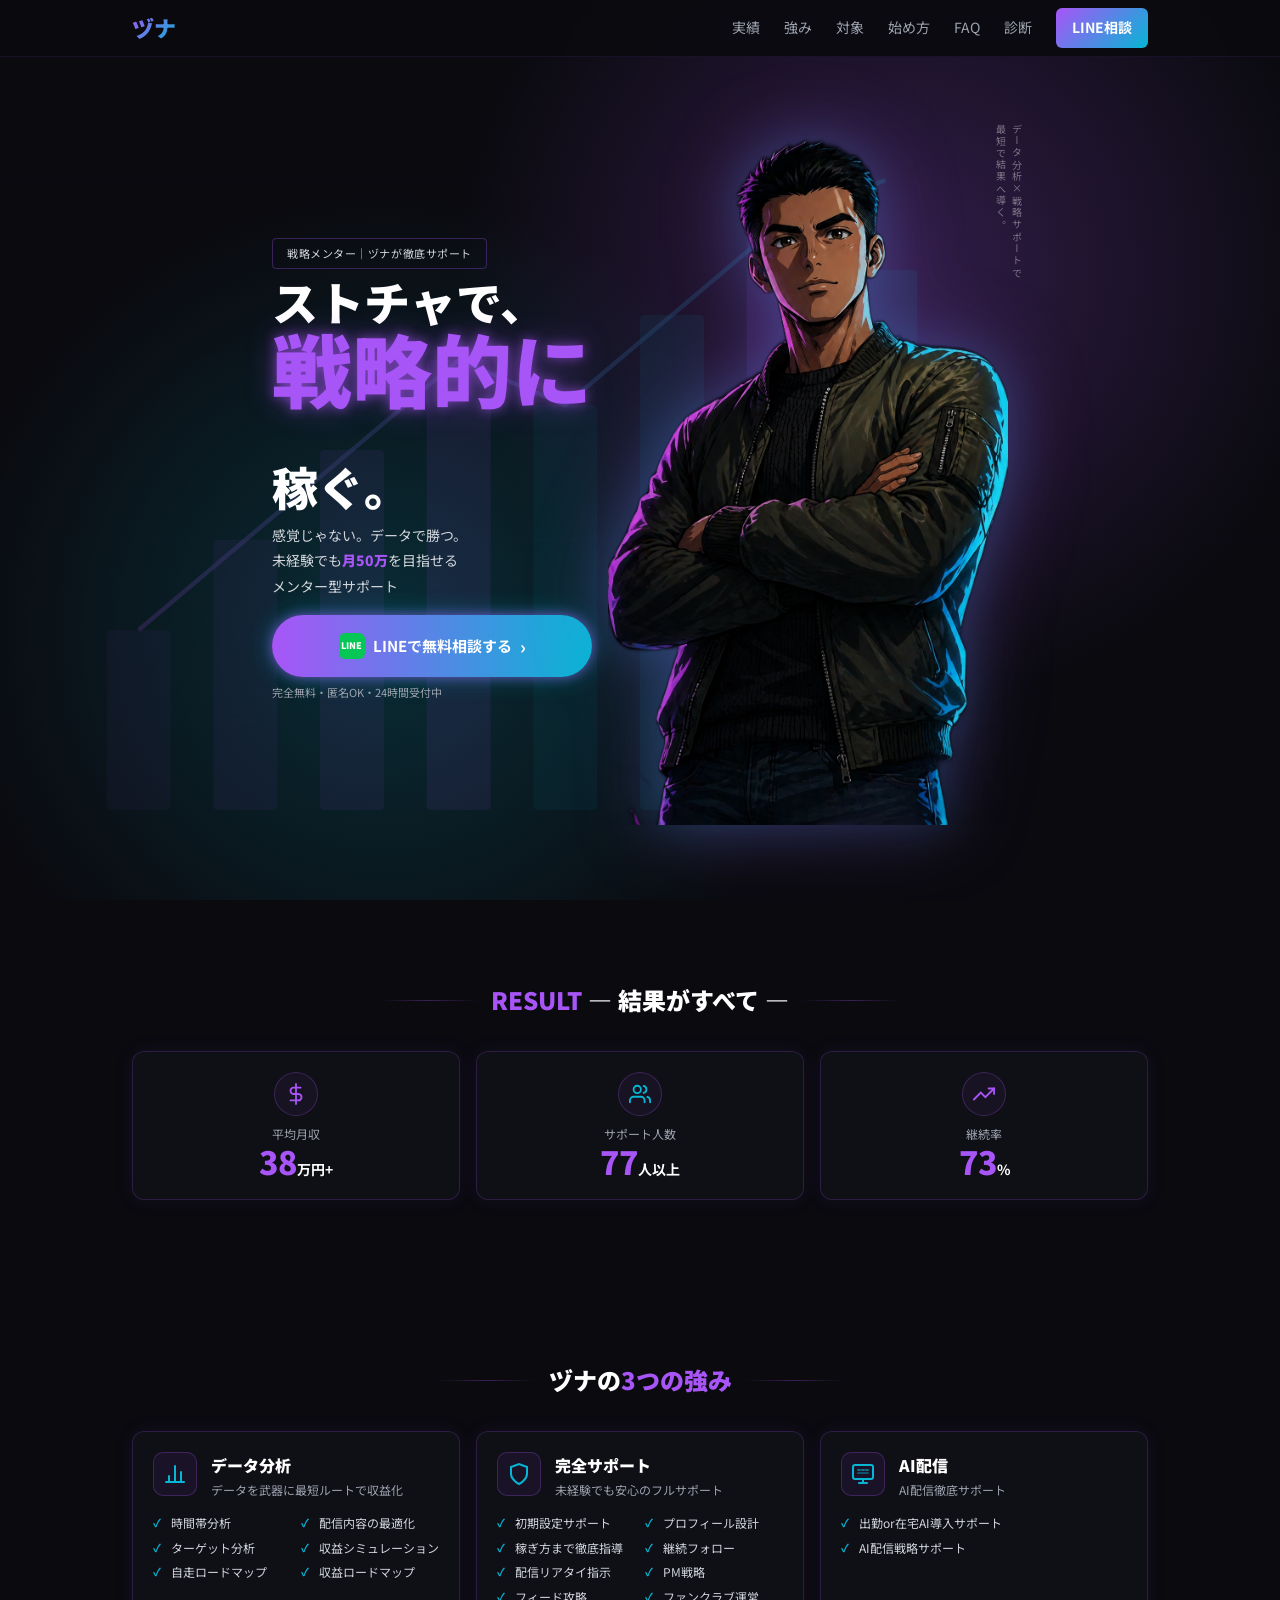
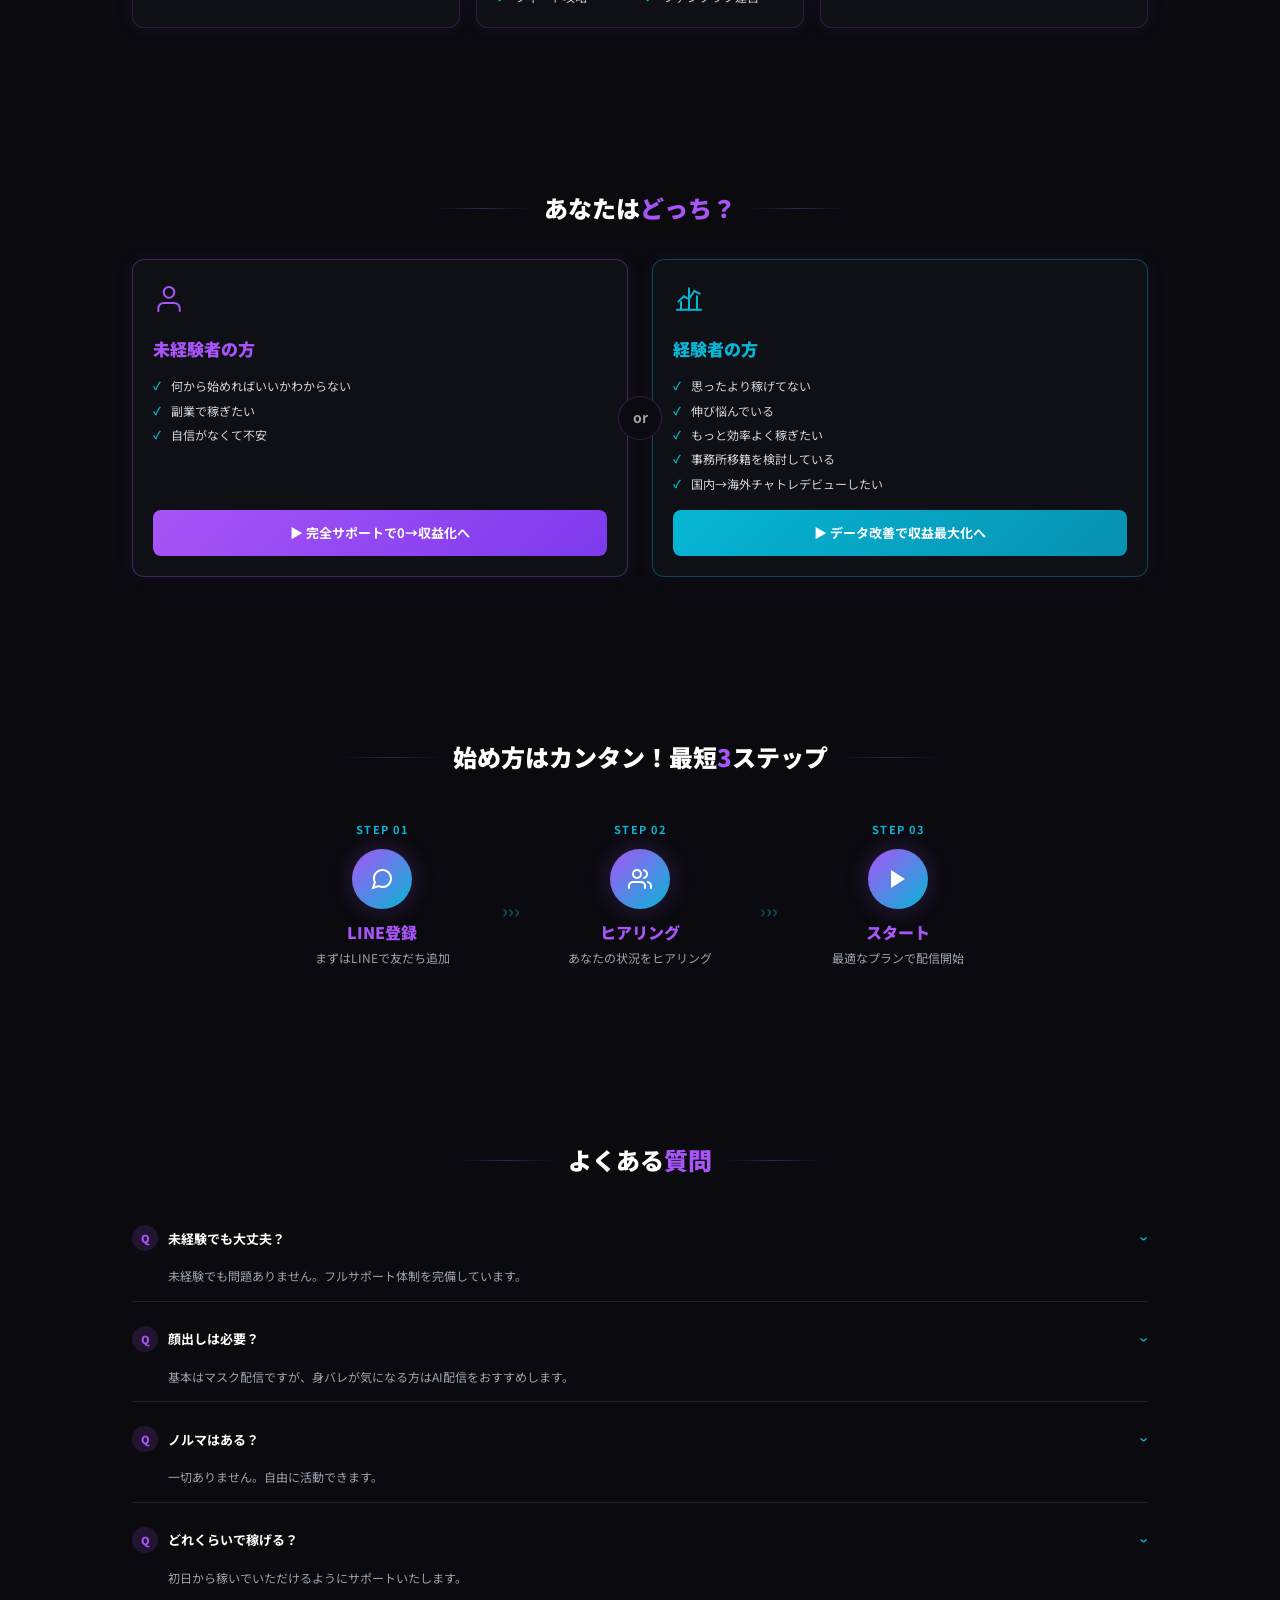
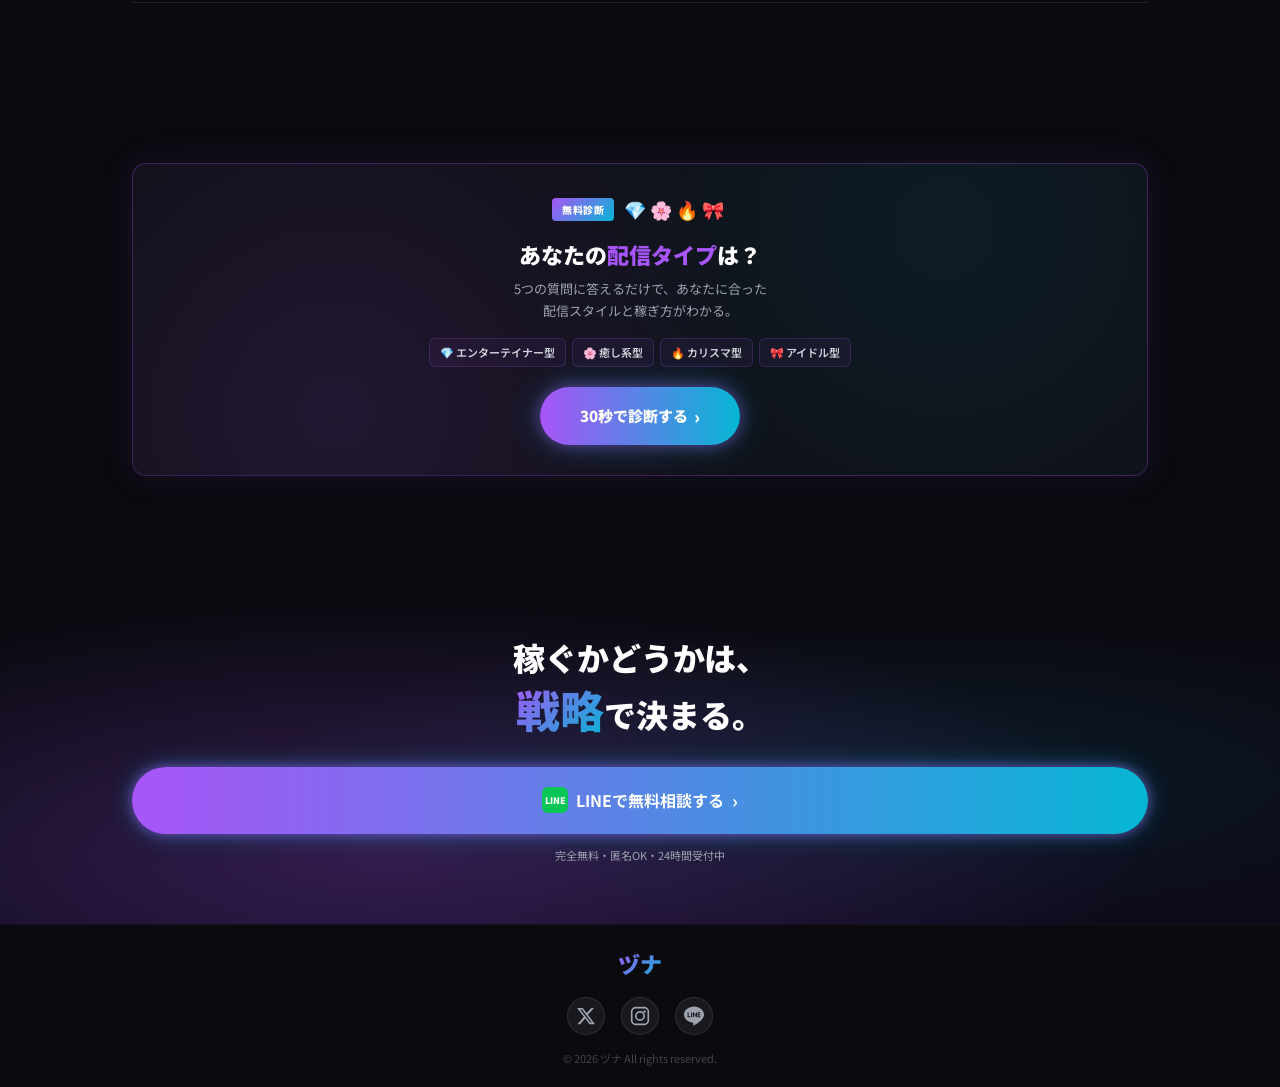
==== commit 0267f886: "fix: LINE導線をリダイレクトページ経由に変更（Xアプリ内ブラウザ対応） line.htmlでURLスキーム+Safariフォールバックを実装。 全LINEリンクをline.html経由に変更。" ====
--- a/index.html
+++ b/index.html
@@ -30,7 +30,7 @@
         <a href="#steps">始め方</a>
         <a href="#faq">FAQ</a>
         <a href="#shindan">診断</a>
-        <a href="https://line.me/ti/p/-_HTVkpnwn" class="nav-cta">LINE相談</a>
+        <a href="line.html" class="nav-cta">LINE相談</a>
       </nav>
     </div>
   </header>
@@ -61,7 +61,7 @@
         <div class="hero-badge">戦略メンター｜ヅナが徹底サポート</div>
         <h1>ストチャで、<br /><span class="hero-big">戦略的に</span><br />稼ぐ。</h1>
         <p class="hero-sub">感覚じゃない。データで勝つ。<br />未経験でも<strong>月50万</strong>を目指せる<br />メンター型サポート</p>
-        <a href="https://line.me/ti/p/-_HTVkpnwn" class="btn-cta hero-cta">
+        <a href="line.html" class="btn-cta hero-cta">
           <span class="line-icon-green">LINE</span>
           LINEで無料相談する <span class="arrow">›</span>
         </a>
@@ -201,7 +201,7 @@
             <li>副業で稼ぎたい</li>
             <li>自信がなくて不安</li>
           </ul>
-          <a href="https://line.me/ti/p/-_HTVkpnwn" class="btn-target btn-target-purple">▶ 完全サポートで0→収益化へ</a>
+          <a href="line.html" class="btn-target btn-target-purple">▶ 完全サポートで0→収益化へ</a>
         </div>
         <div class="target-or-circle">or</div>
         <div class="target-card target-experienced">
@@ -216,7 +216,7 @@
             <li>事務所移籍を検討している</li>
             <li>国内→海外チャトレデビューしたい</li>
           </ul>
-          <a href="https://line.me/ti/p/-_HTVkpnwn" class="btn-target btn-target-cyan">▶ データ改善で収益最大化へ</a>
+          <a href="line.html" class="btn-target btn-target-cyan">▶ データ改善で収益最大化へ</a>
         </div>
       </div>
     </div>
@@ -318,7 +318,7 @@
     <div class="final-cta-bg"></div>
     <div class="container fade-in final-cta-inner">
       <h2 class="final-heading">稼ぐかどうかは、<br /><span class="final-bold">戦略</span>で決まる。</h2>
-      <a href="https://line.me/ti/p/-_HTVkpnwn" class="btn-cta btn-cta-large">
+      <a href="line.html" class="btn-cta btn-cta-large">
         <span class="line-icon-green">LINE</span>
         LINEで無料相談する <span class="arrow">›</span>
       </a>
@@ -337,7 +337,7 @@
         <a href="https://www.instagram.com/s84nti98mna182?igsh=YjluY3ExMmJwd2ty&utm_source=qr" target="_blank" rel="noopener" class="footer-sns-link" aria-label="Instagram">
           <svg width="20" height="20" viewBox="0 0 24 24" fill="none" stroke="currentColor" stroke-width="2" stroke-linecap="round" stroke-linejoin="round"><rect x="2" y="2" width="20" height="20" rx="5"/><circle cx="12" cy="12" r="5"/><circle cx="17.5" cy="6.5" r="1.5" fill="currentColor" stroke="none"/></svg>
         </a>
-        <a href="https://line.me/ti/p/-_HTVkpnwn" class="footer-sns-link" aria-label="LINE">
+        <a href="line.html" class="footer-sns-link" aria-label="LINE">
           <svg width="20" height="20" viewBox="0 0 24 24" fill="currentColor"><path d="M19.365 9.863c.349 0 .63.285.63.631 0 .345-.281.63-.63.63H17.61v1.125h1.755c.349 0 .63.283.63.63 0 .344-.281.629-.63.629h-2.386c-.345 0-.627-.285-.627-.629V8.108c0-.345.282-.63.627-.63h2.386c.349 0 .63.285.63.63 0 .349-.281.63-.63.63H17.61v1.125h1.755zm-3.855 3.016c0 .27-.174.51-.432.596-.064.021-.133.031-.199.031-.211 0-.391-.09-.51-.25l-2.443-3.317v2.94c0 .344-.279.629-.631.629-.346 0-.626-.285-.626-.629V8.108c0-.271.173-.51.43-.595.06-.023.136-.033.194-.033.195 0 .375.104.495.254l2.462 3.33V8.108c0-.345.282-.63.63-.63.345 0 .63.285.63.63v4.771zm-5.741 0c0 .344-.282.629-.631.629-.345 0-.627-.285-.627-.629V8.108c0-.345.282-.63.627-.63.349 0 .631.285.631.63v4.771zm-2.466.629H4.917c-.345 0-.63-.285-.63-.629V8.108c0-.345.285-.63.63-.63.348 0 .63.285.63.63v4.141h1.756c.348 0 .629.283.629.63 0 .344-.281.629-.629.629M24 10.314C24 4.943 18.615.572 12 .572S0 4.943 0 10.314c0 4.811 4.27 8.842 10.035 9.608.391.082.923.258 1.058.59.12.301.079.766.038 1.08l-.164 1.02c-.045.301-.24 1.186 1.049.645 1.291-.539 6.916-4.078 9.436-6.975C23.176 14.393 24 12.458 24 10.314"/></svg>
         </a>
       </div>
@@ -347,7 +347,7 @@
 
   <!-- ===== STICKY CTA (Mobile) ===== -->
   <div class="sticky-cta" id="stickyCta">
-    <a href="https://line.me/ti/p/-_HTVkpnwn" class="btn-cta sticky-btn">
+    <a href="line.html" class="btn-cta sticky-btn">
       <span class="line-icon-green">LINE</span>
       LINEで無料相談する <span class="arrow">›</span>
     </a>
